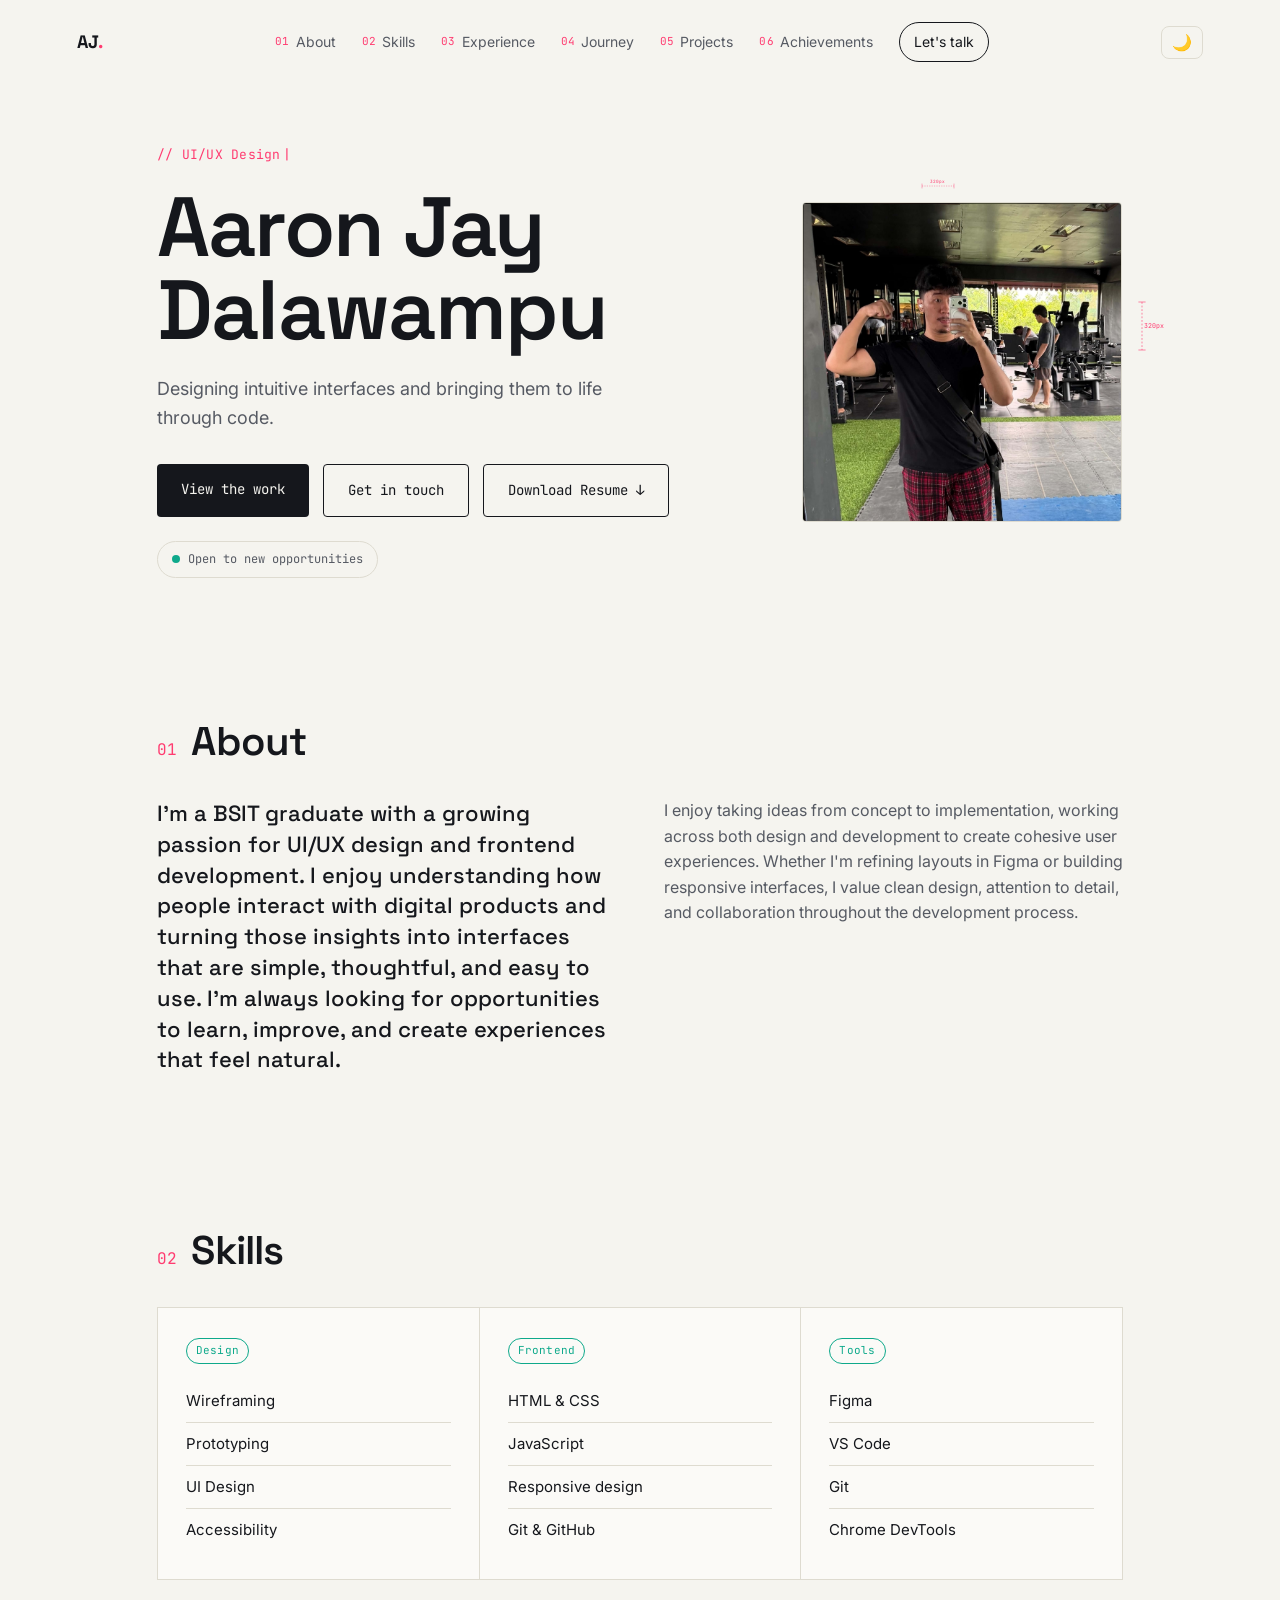
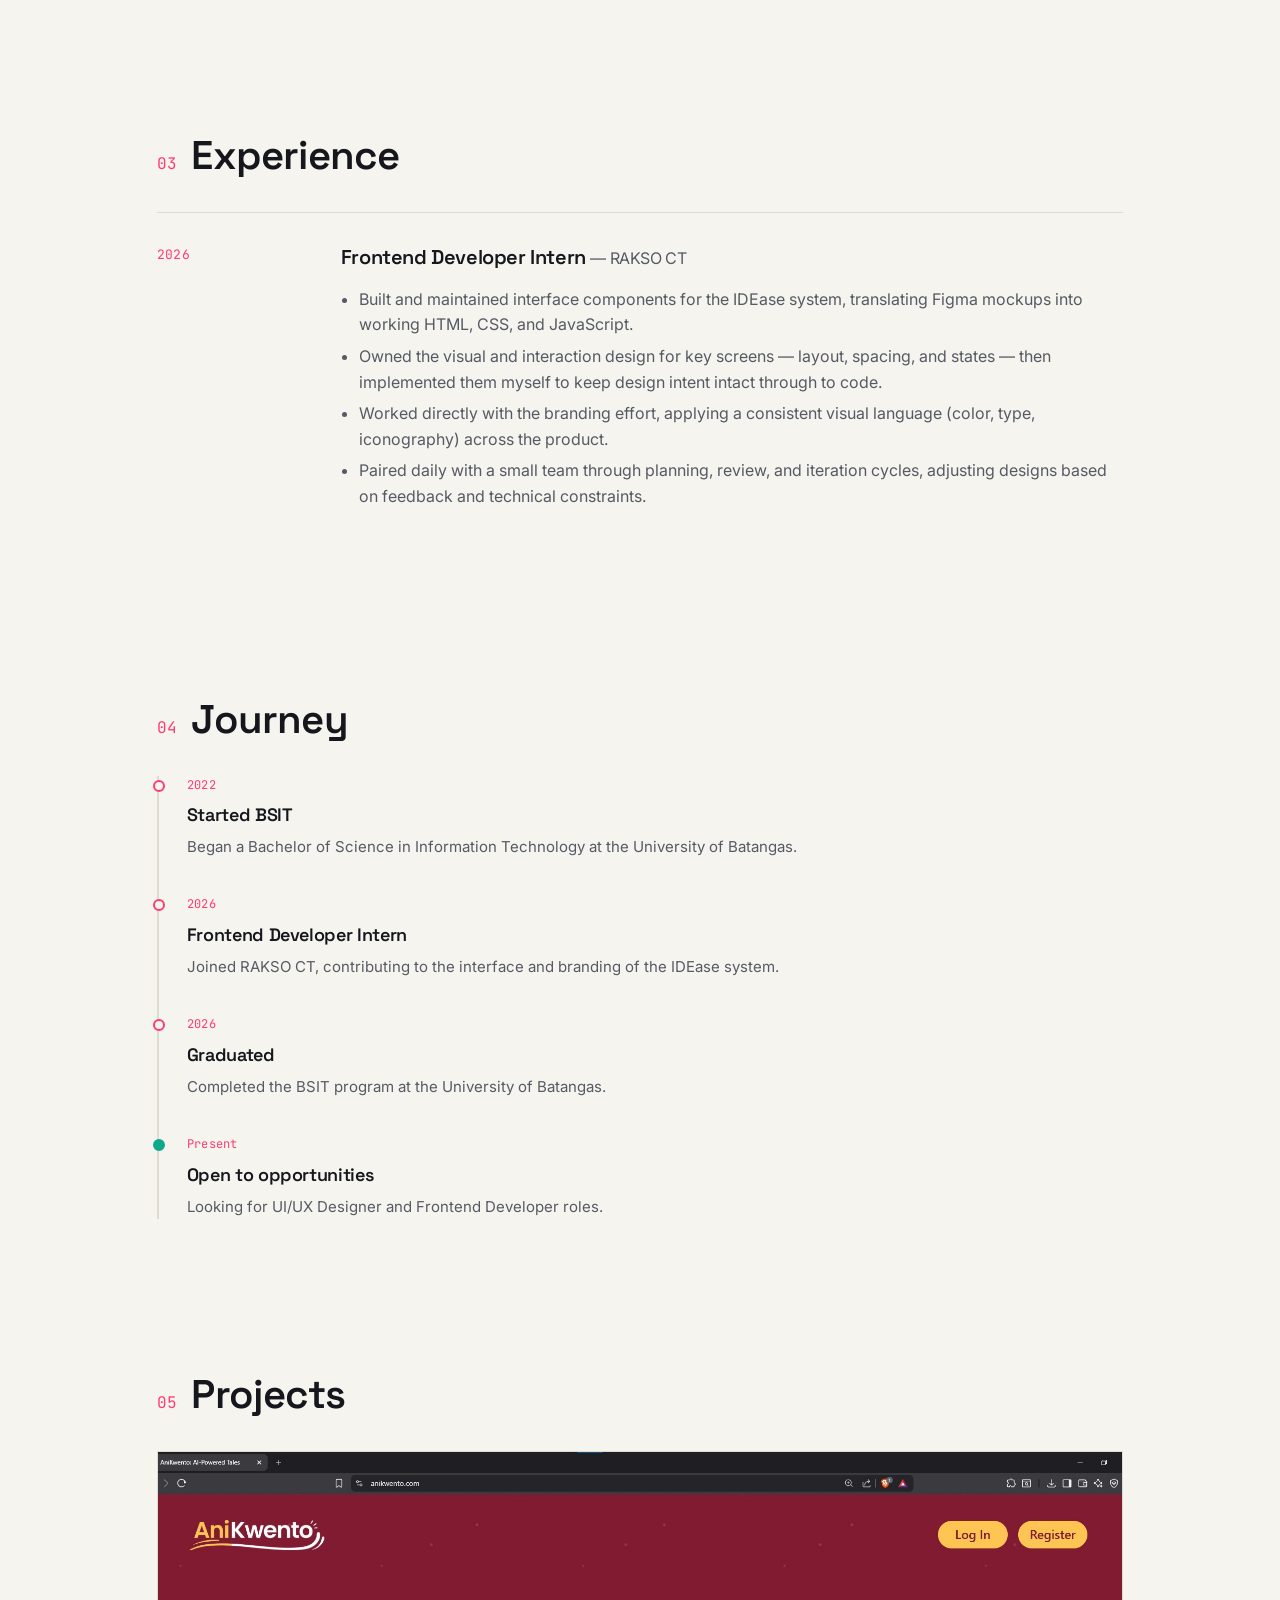
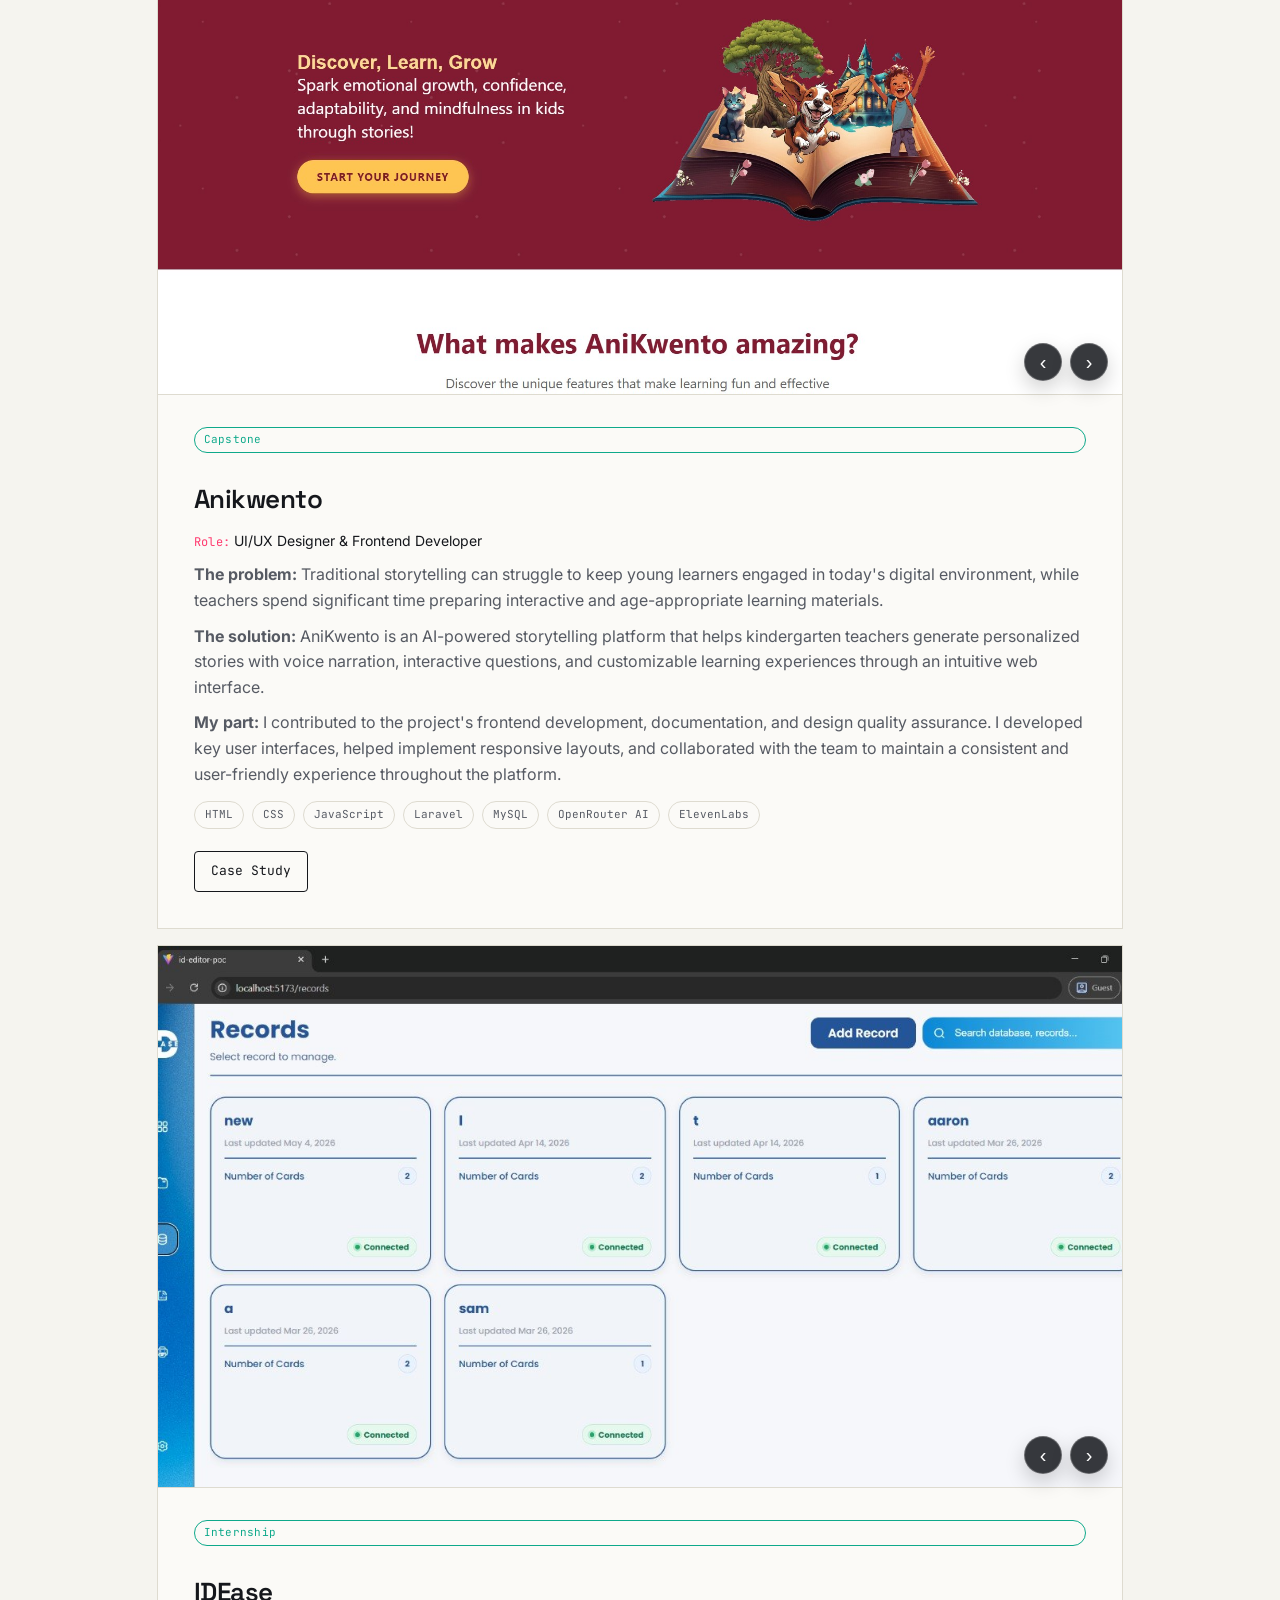
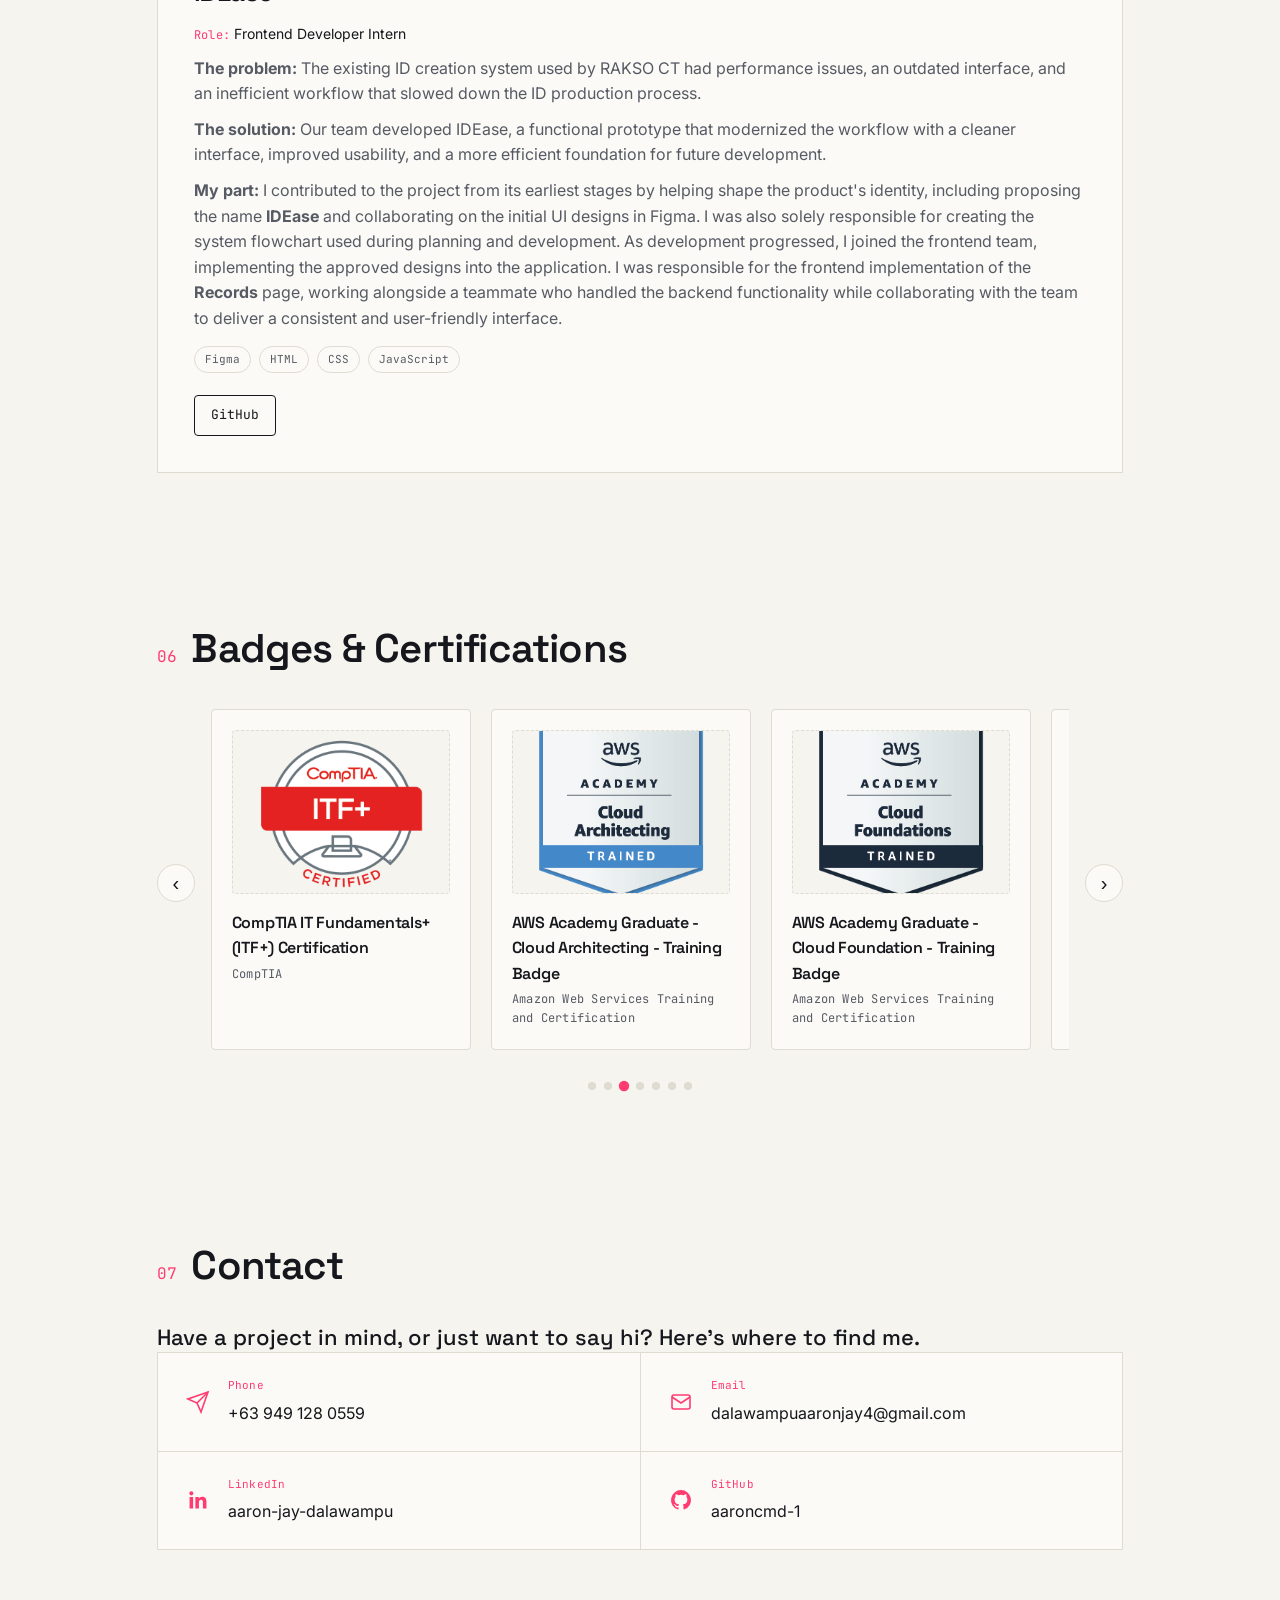
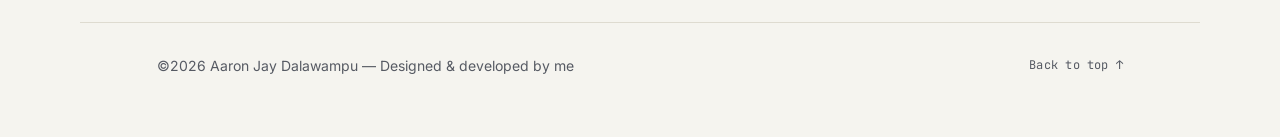
==== index.html @ 2a40be8f "Add files via upload" ====
<!DOCTYPE html>
<html lang="en">
<head>
<meta charset="UTF-8">
<meta name="viewport" content="width=device-width, initial-scale=1.0">
<title>Aaron Jay Dalawampu | UI/UX Portfolio</title>
<meta name="description" content="Portfolio of Aaron Jay Dalawampu, UI/UX Designer and Frontend Developer.">
<link rel="icon" type="image/svg+xml" href="favicon.svg">

<link rel="preconnect" href="https://fonts.googleapis.com">
<link rel="preconnect" href="https://fonts.gstatic.com" crossorigin>
<link href="https://fonts.googleapis.com/css2?family=Space+Grotesk:wght@400;500;600;700&family=Inter:wght@400;500;600&family=JetBrains+Mono:wght@400;500&display=swap" rel="stylesheet">
<link rel="stylesheet" href="style.css">
</head>
<body>

<a class="skip-link" href="#main">Skip to content</a>

<!-- ============ NAVBAR ============ -->
<nav class="navbar" id="navbar">
  <a href="#top" class="logo">AJ<span class="accent">.</span></a>

  <button class="menu-btn" id="menuBtn" aria-label="Toggle menu" aria-expanded="false">
    <span></span><span></span>
  </button>

  <div class="nav-links" id="navLinks">
    <a href="#about"><span class="mono">01</span> About</a>
    <a href="#skills"><span class="mono">02</span> Skills</a>
    <a href="#experience"><span class="mono">03</span> Experience</a>
    <a href="#journey"><span class="mono">04</span> Journey</a>
    <a href="#work"><span class="mono">05</span> Projects</a>
    <a href="#certifications"><span class="mono">06</span> Achievements</a>
    <a href="#contact" class="nav-btn">Let's talk</a>
  </div>

  <button class="theme-btn" id="themeBtn" aria-label="Toggle dark mode">🌙</button>
</nav>

<main id="main">

  <!-- ============ HERO ============ -->
  <header id="top" class="hero">
    <div class="hero-text">
      <p class="eyebrow mono">// <span id="roleText">UI/UX Designer</span><span class="cursor">|</span></p>
      <h1>Aaron Jay<br>Dalawampu</h1>
      <p class="hero-desc">Designing intuitive interfaces and bringing them to life through code.</p>
      <div class="hero-buttons">
        <a class="btn" href="#work">View the work</a>
        <a class="btn-outline" href="#contact">Get in touch</a>
        <a class="btn-outline" href="MY RESUME.pdf" download>Download Resume ↓</a>
      </div>
      <div class="status-pill">
        <span class="status-dot"></span> Open to new opportunities
      </div>
    </div>

    <div class="hero-photo">
      <div class="photo-box">
        <img src="images/profile.jpeg" alt="Aaron Jay Dalawampu">
      </div>
      <svg class="measure measure-w" viewBox="0 0 200 40" aria-hidden="true">
        <line x1="0" y1="20" x2="80" y2="20" stroke="currentColor" stroke-width="1" stroke-dasharray="3 3"/>
        <line x1="0" y1="14" x2="0" y2="26" stroke="currentColor" stroke-width="1"/>
        <line x1="80" y1="14" x2="80" y2="26" stroke="currentColor" stroke-width="1"/>
        <text x="20" y="12" class="measure-text">320px</text>
      </svg>
      <svg class="measure measure-h" viewBox="0 0 40 200" aria-hidden="true">
        <line x1="20" y1="0" x2="20" y2="80" stroke="currentColor" stroke-width="1" stroke-dasharray="3 3"/>
        <line x1="14" y1="0" x2="26" y2="0" stroke="currentColor" stroke-width="1"/>
        <line x1="14" y1="80" x2="26" y2="80" stroke="currentColor" stroke-width="1"/>
        <text x="24" y="44" class="measure-text">320px</text>
      </svg>
    </div>
  </header>

  <!-- ============ ABOUT ============ -->
  <section id="about" class="section">
    <div class="section-header">
      <span class="mono accent">01</span>
      <h2>About</h2>
    </div>
    <div class="about-content">
      <p class="lead">I'm a BSIT graduate with a growing passion for UI/UX design and frontend development. I enjoy understanding how people interact with digital products and turning those insights into interfaces that are simple, thoughtful, and easy to use. I'm always looking for opportunities to learn, improve, and create experiences that feel natural.</p>
      <p>I enjoy taking ideas from concept to implementation, working across both design and development to create cohesive user experiences. Whether I'm refining layouts in Figma or building responsive interfaces, I value clean design, attention to detail, and collaboration throughout the development process.</p>
    </div>
  </section>

  <!-- ============ SKILLS ============ -->
  <section id="skills" class="section">
    <div class="section-header">
      <span class="mono accent">02</span>
      <h2>Skills</h2>
    </div>
    <div class="skills-list">
      <div class="skill-box">
        <span class="mono tag">Design</span>
        <ul>
          <li>Wireframing</li>
          <li>Prototyping</li>
          <li>UI Design</li>
          <li>Accessibility</li>
        </ul>
      </div>
      <div class="skill-box">
        <span class="mono tag">Frontend</span>
        <ul>
          <li>HTML &amp; CSS</li>
          <li>JavaScript</li>
          <li>Responsive design</li>
          <li>Git &amp; GitHub</li>
        </ul>
      </div>
      <div class="skill-box">
        <span class="mono tag">Tools</span>
        <ul>
          <li>Figma</li>
          <li>VS Code</li>
          <li>Git</li>
          <li>Chrome DevTools</li>
        </ul>
      </div>
    </div>
  </section>

  <!-- ============ EXPERIENCE ============ -->
  <section id="experience" class="section">
    <div class="section-header">
      <span class="mono accent">03</span>
      <h2>Experience</h2>
    </div>
    <div class="exp-item">
      <div class="exp-date mono">2026</div>
      <div class="exp-details">
        <h3>Frontend Developer Intern <span class="exp-company">— RAKSO CT</span></h3>
        <ul>
          <li>Built and maintained interface components for the IDEase system, translating Figma mockups into working HTML, CSS, and JavaScript.</li>
          <li>Owned the visual and interaction design for key screens — layout, spacing, and states — then implemented them myself to keep design intent intact through to code.</li>
          <li>Worked directly with the branding effort, applying a consistent visual language (color, type, iconography) across the product.</li>
          <li>Paired daily with a small team through planning, review, and iteration cycles, adjusting designs based on feedback and technical constraints.</li>
        </ul>
      </div>
    </div>
  </section>

  <!-- ============ JOURNEY / TIMELINE ============ -->
  <section id="journey" class="section">
    <div class="section-header">
      <span class="mono accent">04</span>
      <h2>Journey</h2>
    </div>
    <div class="timeline">
      <div class="timeline-item">
        <span class="timeline-dot"></span>
        <span class="timeline-year mono">2022</span>
        <div class="timeline-body">
          <h3>Started BSIT</h3>
          <p>Began a Bachelor of Science in Information Technology at the University of Batangas.</p>
        </div>
      </div>
      <div class="timeline-item">
        <span class="timeline-dot"></span>
        <span class="timeline-year mono">2026</span>
        <div class="timeline-body">
          <h3>Frontend Developer Intern</h3>
          <p>Joined RAKSO CT, contributing to the interface and branding of the IDEase system.</p>
        </div>
      </div>
      <div class="timeline-item">
        <span class="timeline-dot"></span>
        <span class="timeline-year mono">2026</span>
        <div class="timeline-body">
          <h3>Graduated</h3>
          <p>Completed the BSIT program at the University of Batangas.</p>
        </div>
      </div>
      <div class="timeline-item timeline-item-current">
        <span class="timeline-dot"></span>
        <span class="timeline-year mono">Present</span>
        <div class="timeline-body">
          <h3>Open to opportunities</h3>
          <p>Looking for UI/UX Designer and Frontend Developer roles.</p>
        </div>
      </div>
    </div>
  </section>

  <!-- ============ PROJECTS ============ -->
  <section id="work" class="section">
    <div class="section-header">
      <span class="mono accent">05</span>
      <h2>Projects</h2>
    </div>
    <div class="projects-list">

      <article class="project">
        <div class="project-media">
          <div class="project-image project-carousel" data-images="images/anikwento.jpg, images/anikwento2.jpg, images/anikwento3.jpg, images/anikwento4.jpg, images/anikwento5.jpg" data-title="AniKwento">
            <img src="images/anikwento.jpg" alt="AniKwento preview 1" loading="lazy" decoding="async">
          </div>
          <div class="project-carousel-controls">
            <button class="carousel-btn project-carousel-prev" type="button" aria-label="Previous image">‹</button>
            <button class="carousel-btn project-carousel-next" type="button" aria-label="Next image">›</button>
          </div>
        </div>
        <div class="project-details">
          <span class="mono tag">Capstone</span>
          <h3>Anikwento</h3>
          <p class="project-role"><span class="mono">Role:</span> UI/UX Designer &amp; Frontend Developer</p>
          <p><strong>The problem:</strong> Traditional storytelling can struggle to keep young learners engaged in today's digital environment, while teachers spend significant time preparing interactive and age-appropriate learning materials.</p>
          <p><strong>The solution:</strong> AniKwento is an AI-powered storytelling platform that helps kindergarten teachers generate personalized stories with voice narration, interactive questions, and customizable learning experiences through an intuitive web interface.</p>
          <p><strong>My part:</strong> I contributed to the project's frontend development, documentation, and design quality assurance. I developed key user interfaces, helped implement responsive layouts, and collaborated with the team to maintain a consistent and user-friendly experience throughout the platform.</p>
          <div class="tech-tags">
            <span class="tech-tag">HTML</span>
            <span class="tech-tag">CSS</span>
            <span class="tech-tag">JavaScript</span>
            <span class="tech-tag">Laravel</span>
            <span class="tech-tag">MySQL</span>
            <span class="tech-tag">OpenRouter AI</span>
            <span class="tech-tag">ElevenLabs</span>
          </div>
          <div class="project-links">
            <a class="btn-small btn-small-outline" href="case-study-anikwento.html">Case Study</a>
          </div>
        </div>
      </article>

      <article class="project">
        <div class="project-media">
          <div class="project-image project-carousel" data-images="images/idease.jpg, images/idease2.jpg, images/idease3.jpg, images/idease4.jpg, images/idease5.jpg" data-title="IDEase">
            <img src="images/idease.jpg" alt="IDEase preview 1" loading="lazy" decoding="async">
          </div>
          <div class="project-carousel-controls">
            <button class="carousel-btn project-carousel-prev" type="button" aria-label="Previous image">‹</button>
            <button class="carousel-btn project-carousel-next" type="button" aria-label="Next image">›</button>
          </div>
        </div>
        <div class="project-details">
          <span class="mono tag">Internship</span>
          <h3>IDEase</h3>
          <p class="project-role"><span class="mono">Role:</span> Frontend Developer Intern</p>
          <p><strong>The problem:</strong> The existing ID creation system used by RAKSO CT had performance issues, an outdated interface, and an inefficient workflow that slowed down the ID production process.</p>
          <p><strong>The solution:</strong> Our team developed IDEase, a functional prototype that modernized the workflow with a cleaner interface, improved usability, and a more efficient foundation for future development.</p>
          <p><strong>My part:</strong>  I contributed to the project from its earliest stages by helping shape the product's identity, including proposing the name <strong>IDEase</strong> and collaborating on the initial UI designs in Figma. I was also solely responsible for creating the system flowchart used during planning and development. As development progressed, I joined the frontend team, implementing the approved designs into the application. I was responsible for the frontend implementation of the <strong>Records</strong> page, working alongside a teammate who handled the backend functionality while collaborating with the team to deliver a consistent and user-friendly interface.</p>
          <div class="tech-tags">
            <span class="tech-tag">Figma</span>
            <span class="tech-tag">HTML</span>
            <span class="tech-tag">CSS</span>
            <span class="tech-tag">JavaScript</span>
          </div>
          <div class="project-links">
            <a class="btn-small btn-small-outline" href="https://github.com/luis-guico/idease-rakso.git" target="_blank" rel="noopener">GitHub</a>
          </div>
        </div>
      </article>

    </div>
  </section>

  <!-- ============ BADGES AND CERTIFICATIONS ============ -->
  <section id="certifications" class="section">
    <div class="section-header">
      <span class="mono accent">06</span>
      <h2>Badges & Certifications</h2>
    </div>
    <div class="certs-carousel">
      <button class="carousel-btn carousel-prev" id="certPrev" aria-label="Previous certificate">‹</button>

      <div class="certs-track" id="certsTrack">
        <a class="cert-slide" href="https://www.credly.com/badges/2f533626-c78a-4987-b469-2325dd2d92f3/public_url" target="_blank" rel="noopener noreferrer">
          <div class="cert-photo">
            <img src="images/comptia.png" alt="CompTIA A+ certificate" loading="lazy" decoding="async">
          </div>
          <h3>CompTIA IT Fundamentals+ (ITF+) Certification</h3>
          <p class="mono cert-source">CompTIA</p>
        </a>

        <a class="cert-slide" href="https://www.credly.com/badges/62d13038-6133-4109-a7f4-4c61788803d1/public_url" target="_blank" rel="noopener noreferrer">
          <div class="cert-photo">
            <img src="images/cloudarchi.png" alt="Cloud Architecture certificate" loading="lazy" decoding="async">
          </div>
          <h3>AWS Academy Graduate - Cloud Architecting - Training Badge</h3>
          <p class="mono cert-source">Amazon Web Services Training and Certification</p>
        </a>

        <a class="cert-slide" href="https://www.credly.com/badges/88900795-4ca0-4d45-a665-223157957b60/public_url" target="_blank" rel="noopener noreferrer">
          <div class="cert-photo">
            <img src="images/cloudfoundation.png" alt="Cloud Foundation certificate" loading="lazy" decoding="async">
          </div>
          <h3>AWS Academy Graduate - Cloud Foundation - Training Badge</h3>
          <p class="mono cert-source">Amazon Web Services Training and Certification</p>
        </a>

        <a class="cert-slide" href="https://www.credly.com/badges/a8c4c143-750a-45ef-8f0a-4ceccf575b81/public_url" target="_blank" rel="noopener noreferrer">
          <div class="cert-photo">
            <img src="images/cloudprac.png" alt="Cloud Practice Badge" loading="lazy" decoding="async">
          </div>
          <h3>AWS Cloud Quest: Cloud Practitioner - Training Badge</h3>
          <p class="mono cert-source">Amazon Web Services Training and Certification</p>
        </a>

        <a class="cert-slide" href="https://www.credly.com/badges/e9c7caca-8a12-4378-878a-1ef0415883eb/public_url" target="_blank" rel="noopener noreferrer">
          <div class="cert-photo">
            <img src="images/genaiprac.png" alt="Generative AI Practitioner Badge" loading="lazy" decoding="async">
          </div>
          <h3>AWS Cloud Quest: Generative AI Practitioner - Training Badge</h3>
          <p class="mono cert-source">Amazon Web Services Training and Certification</p>
        </a>

        <a class="cert-slide" href="https://www.credly.com/badges/edac3015-a60c-4ce6-a560-2da334d6e863/public_url" target="_blank" rel="noopener noreferrer">
          <div class="cert-photo">
            <img src="images/linux.png" alt="Linux Foundation Badge" loading="lazy" decoding="async">
          </div>
          <h3>Linux Unhatched</h3>
          <p class="mono cert-source">Cisco</p>
        </a>
        
        <a class="cert-slide" href="https://www.credly.com/badges/e96e6698-9bee-45d7-a191-f8c34a75c3ea/public_url" target="_blank" rel="noopener noreferrer">
          <div class="cert-photo">
            <img src="images/cyberthreat.png" alt="Cyber Threat Management Badge" loading="lazy" decoding="async">
          </div>
          <h3>Cyber Threat Management</h3>
          <p class="mono cert-source">Cisco</p>
        </a>
      </div>

      <button class="carousel-btn carousel-next" id="certNext" aria-label="Next certificate">›</button>
    </div>

    <div class="carousel-dots" id="certDots"></div>
  </section>

  <!-- ============ CONTACT INFO ============ -->
  <section id="contact" class="section">
    <div class="section-header">
      <span class="mono accent">07</span>
      <h2>Contact</h2>
    </div>
    <p class="lead">Have a project in mind, or just want to say hi? Here's where to find me.</p>

    <div class="contact-grid">
      <a class="contact-card" href="tel:+639491280559">
        <svg class="contact-icon" viewBox="0 0 24 24" fill="none" stroke="currentColor" stroke-width="1.6" aria-hidden="true"><path d="M22 2 11 13"/><path d="M22 2 15 22l-4-9-9-4 20-7z"/></svg>
        <span class="contact-card-text">
          <span class="mono">Phone</span>
          <span>+63 949 128 0559</span>
        </span>
      </a>

      <a class="contact-card" href="mailto:dalawampuaaronjay4@gmail.com">
        <svg class="contact-icon" viewBox="0 0 24 24" fill="none" stroke="currentColor" stroke-width="1.6" aria-hidden="true"><rect x="3" y="5" width="18" height="14" rx="2"/><path d="m3 7 9 6 9-6"/></svg>
        <span class="contact-card-text">
          <span class="mono">Email</span>
          <span>dalawampuaaronjay4@gmail.com</span>
        </span>
      </a>

      <a class="contact-card" href="https://linkedin.com/in/aaron-jay-dalawampu-04b88a415" target="_blank" rel="noopener">
        <svg class="contact-icon" viewBox="0 0 24 24" fill="currentColor" aria-hidden="true"><path d="M20.45 20.45h-3.55v-5.57c0-1.33-.02-3.04-1.85-3.04-1.85 0-2.14 1.45-2.14 2.94v5.67H9.36V9h3.41v1.56h.05c.48-.9 1.63-1.85 3.36-1.85 3.6 0 4.27 2.37 4.27 5.45v6.29zM5.34 7.43a2.06 2.06 0 1 1 0-4.12 2.06 2.06 0 0 1 0 4.12zM7.12 20.45H3.56V9h3.56v11.45z"/></svg>
        <span class="contact-card-text">
          <span class="mono">LinkedIn</span>
          <span>aaron-jay-dalawampu</span>
        </span>
      </a>

      <a class="contact-card" href="https://github.com/aaroncmd-1" target="_blank" rel="noopener">
        <svg class="contact-icon" viewBox="0 0 24 24" fill="currentColor" aria-hidden="true"><path d="M12 2a10 10 0 0 0-3.16 19.49c.5.09.68-.22.68-.48v-1.7c-2.78.6-3.37-1.34-3.37-1.34-.46-1.16-1.11-1.47-1.11-1.47-.9-.62.07-.6.07-.6 1 .07 1.53 1.03 1.53 1.03.9 1.52 2.34 1.08 2.91.83.09-.65.35-1.08.63-1.33-2.22-.25-4.56-1.11-4.56-4.94 0-1.09.39-1.98 1.03-2.68-.1-.25-.45-1.27.1-2.65 0 0 .84-.27 2.75 1.02a9.53 9.53 0 0 1 5 0c1.9-1.29 2.74-1.02 2.74-1.02.55 1.38.2 2.4.1 2.65.64.7 1.03 1.59 1.03 2.68 0 3.84-2.34 4.68-4.57 4.93.36.31.68.92.68 1.85v2.74c0 .27.18.58.69.48A10 10 0 0 0 12 2z"/></svg>
        <span class="contact-card-text">
          <span class="mono">GitHub</span>
          <span>aaroncmd-1</span>
        </span>
      </a>
    </div>
  </section>

</main>

<footer class="footer">
  <span>©2026 Aaron Jay Dalawampu — Designed &amp; developed by me</span>
  <a href="#top" class="back-to-top mono">Back to top ↑</a>
</footer>

<script src="script.js"></script>
</body>
</html>
---- style.css ----
/* =========================================================
   1. THEME COLORS
   Light theme is the default (:root).
   Dark theme applies when <html data-theme="dark"> is set
   by script.js.
========================================================= */
:root{
  --bg: #F5F4EF;
  --bg-raised: #FBFAF7;
  --text: #15171C;
  --text-soft: #565A63;
  --border: #DEDBD0;
  --accent: #FF3B70;
  --mint: #0EA98B;

  --font-display: 'Space Grotesk', sans-serif;
  --font-body: 'Inter', sans-serif;
  --font-mono: 'JetBrains Mono', monospace;

  --container: 1120px;
  --gutter: clamp(24px, 6vw, 96px);
  --radius: 4px;
}

html[data-theme="dark"]{
  --bg: #14151A;
  --bg-raised: #1D1E25;
  --text: #F2F1EC;
  --text-soft: #A3A6AF;
  --border: #33343C;
  --accent: #FF6B93;
  --mint: #29D6B2;
}

*{margin:0; padding:0; box-sizing:border-box;}

html{scroll-behavior:smooth;}
@media (prefers-reduced-motion: reduce){
  html{scroll-behavior:auto;}
  *{animation-duration:0.001ms !important; transition-duration:0.001ms !important;}
}

body{
  background:var(--bg);
  color:var(--text);
  font-family:var(--font-body);
  line-height:1.6;
  transition:background 0.2s ease, color 0.2s ease;
}

h1, h2, h3{
  font-family:var(--font-display);
  font-weight:600;
  letter-spacing:-0.02em;
}

.mono{font-family:var(--font-mono); letter-spacing:0.02em;}
.accent{color:var(--accent);}
a{color:inherit;}

.skip-link{
  position:absolute; left:-999px; top:0;
  background:var(--text); color:var(--bg); padding:10px 16px; z-index:200;
}
.skip-link:focus{left:12px; top:12px;}

:focus-visible{outline:2px solid var(--accent); outline-offset:3px;}

/* =========================================================
   2. NAVBAR
   Transparent-ish by default, becomes solid + shadow
   once you scroll (the "scrolled" class, added by script.js)
========================================================= */
.navbar{
  position:sticky;
  top:0;
  z-index:100;
  display:flex;
  align-items:center;
  justify-content:space-between;
  gap:20px;
  padding:22px var(--gutter);
  background:transparent;
  border-bottom:1px solid transparent;
  transition:background 0.2s ease, padding 0.2s ease, border-color 0.2s ease, box-shadow 0.2s ease;
}

.navbar.scrolled{
  background:var(--bg);
  padding:14px var(--gutter);
  border-bottom:1px solid var(--border);
  box-shadow:0 6px 20px rgba(0,0,0,0.06);
}

.logo{
  font-family:var(--font-display);
  font-weight:700;
  font-size:18px;
  text-decoration:none;
}

.nav-links{display:flex; align-items:center; gap:26px;}
.nav-links a{
  text-decoration:none;
  font-size:14px;
  color:var(--text-soft);
  display:flex;
  align-items:center;
  gap:6px;
  transition:color .15s ease;
}
.nav-links a .mono{font-size:11px; color:var(--accent);}
.nav-links a:hover{color:var(--text);}
.nav-links a.active{color:var(--text);}
.nav-links a.active .mono{color:var(--accent);}

.nav-btn{
  color:var(--text) !important;
  border:1px solid var(--text);
  padding:8px 14px;
  border-radius:999px;
}
.nav-btn:hover{background:var(--text); color:var(--bg) !important;}

.theme-btn{
  background:none;
  border:1px solid var(--border);
  border-radius:8px;
  padding:6px 10px;
  cursor:pointer;
  font-size:16px;
}

.menu-btn{
  display:none;
  flex-direction:column;
  gap:5px;
  background:none;
  border:none;
  cursor:pointer;
  padding:6px;
}
.menu-btn span{width:22px; height:2px; background:var(--text);}

@media (max-width:820px){
  .menu-btn{display:flex;}
  .nav-links{
    position:fixed;
    top:64px; right:0; left:0;
    background:var(--bg-raised);
    border-bottom:1px solid var(--border);
    flex-direction:column;
    align-items:flex-start;
    gap:0;
    padding:8px 24px 20px;
    transform:translateY(-8px);
    opacity:0;
    pointer-events:none;
    transition:opacity .18s ease, transform .18s ease;
  }
  .nav-links.open{transform:translateY(0); opacity:1; pointer-events:auto;}
  .nav-links a{width:100%; padding:14px 0; border-bottom:1px solid var(--border);}
  .nav-btn{margin-top:14px; border-radius:var(--radius); text-align:center;}
}

/* =========================================================
   3. LAYOUT HELPERS
========================================================= */
.section{
  max-width:var(--container);
  margin:0 auto;
  padding:72px var(--gutter);
}
@media (max-width:700px){
  .section{padding:48px 24px;}
}

.section-header{
  display:flex;
  align-items:baseline;
  gap:14px;
  margin-bottom:24px;
}
.section-header h2{font-size:clamp(28px, 4vw, 40px);}

/* =========================================================
   4. HERO
========================================================= */
.hero{
  max-width:var(--container);
  margin:0 auto;
  padding:60px var(--gutter) 60px;
  display:grid;
  grid-template-columns:1.3fr 0.7fr;
  gap:48px;
  align-items:center;
}
.eyebrow{font-size:13px; color:var(--accent); margin-bottom:20px;}
.hero h1{font-size:clamp(44px, 7vw, 84px); line-height:0.98; margin-bottom:24px;}
.hero-desc{max-width:46ch; color:var(--text-soft); font-size:18px; margin-bottom:32px;}
.hero-buttons{display:flex; gap:14px; flex-wrap:wrap;}

.cursor{
  display:inline-block;
  margin-left:2px;
  animation:blink 1s step-end infinite;
}
@keyframes blink{
  0%, 100%{opacity:1;}
  50%{opacity:0;}
}

.status-pill{
  display:inline-flex;
  align-items:center;
  gap:8px;
  margin-top:24px;
  padding:8px 14px;
  border:1px solid var(--border);
  border-radius:999px;
  font-family:var(--font-mono);
  font-size:12px;
  color:var(--text-soft);
}
.status-dot{
  width:8px;
  height:8px;
  border-radius:50%;
  background:var(--mint);
  box-shadow:0 0 0 0 rgba(14,169,139,0.5);
  animation:pulse 2s ease-in-out infinite;
}
@keyframes pulse{
  0%{box-shadow:0 0 0 0 rgba(14,169,139,0.4);}
  70%{box-shadow:0 0 0 8px rgba(14,169,139,0);}
  100%{box-shadow:0 0 0 0 rgba(14,169,139,0);}
}

.btn, .btn-outline{
  font-family:var(--font-mono);
  font-size:14px;
  text-decoration:none;
  padding:14px 24px;
  border-radius:var(--radius);
  display:inline-block;
  transition:transform .15s ease, background .15s ease, color .15s ease;
}
.btn{background:var(--text); color:var(--bg);}
.btn:hover{background:var(--accent); color:#fff; transform:translateY(-2px);}
.btn-outline{border:1px solid var(--text); color:var(--text);}
.btn-outline:hover{background:var(--text); color:var(--bg); transform:translateY(-2px);}

.hero-photo{position:relative; justify-self:center;}
.photo-box{
  width:min(320px, 60vw);
  aspect-ratio:1/1;
  background:var(--bg-raised);
  border:1px solid var(--border);
  border-radius:var(--radius);
  display:flex; align-items:center; justify-content:center;
  color:var(--text-soft);
  overflow: hidden;
}

.photo-box img {
    width: 100%;
    height: 100%;
    object-fit: cover;     /* Fills the box without stretching */
    display: block;
}

.measure{position:absolute; color:var(--accent); overflow:visible;}
.measure-text{font-family:var(--font-mono); font-size:11px; fill:var(--accent);}
.measure-w{width:80px; top:-24px; left:50%; transform:translateX(-50%);}
.measure-h{width:24px; height:200px; top:50%; right:-32px; transform:translateY(-50%);}

@media (max-width:820px){
  .hero{grid-template-columns:1fr;}
  .hero-photo{justify-self:start;}
  .measure{display:none;}
}

/* =========================================================
   5. ABOUT
========================================================= */
.about-content{display:grid; grid-template-columns:1fr 1fr; gap:48px;}
.lead{font-size:22px; font-family:var(--font-display); font-weight:500; line-height:1.4;}
.about-content p:not(.lead){color:var(--text-soft); font-size:16px;}
@media (max-width:700px){
  .about-content{grid-template-columns:1fr; gap:20px;}
}

/* =========================================================
   6. SKILLS
========================================================= */
.skills-list{
  display:grid;
  grid-template-columns:repeat(3, 1fr);
  gap:1px;
  background:var(--border);
  border:1px solid var(--border);
}
.skill-box{background:var(--bg-raised); padding:28px; transition:background .15s ease;}
.skill-box:hover{background:var(--bg);}
.tag{
  display:inline-block;
  font-size:11px;
  color:var(--mint);
  border:1px solid var(--mint);
  padding:3px 9px;
  border-radius:999px;
  margin-bottom:16px;
}
.skill-box ul{list-style:none;}
.skill-box li{padding:9px 0; border-top:1px solid var(--border); font-size:15px;}
.skill-box li:first-child{border-top:none;}

@media (max-width:700px){
  .skills-list{grid-template-columns:1fr;}
}

/* =========================================================
   7. EXPERIENCE
========================================================= */
.exp-item{
  display:grid;
  grid-template-columns:160px 1fr;
  gap:24px;
  padding:28px 0;
  border-top:1px solid var(--border);
}
.exp-date{color:var(--accent); font-size:13px; padding-top:4px;}
.exp-details h3{font-size:20px; margin-bottom:14px;}
.exp-company{font-family:var(--font-body); font-weight:400; color:var(--text-soft); font-size:16px;}
.exp-details ul{color:var(--text-soft); padding-left:18px;}
.exp-details li{margin-bottom:6px;}

@media (max-width:600px){
  .exp-item{grid-template-columns:1fr; gap:8px;}
}

/* =========================================================
   7b. JOURNEY / TIMELINE
========================================================= */
.timeline{
  position:relative;
  padding-left:28px;
  border-left:2px solid var(--border);
}
.timeline-item{
  position:relative;
  padding-bottom:36px;
}
.timeline-item:last-child{padding-bottom:0;}
.timeline-dot{
  position:absolute;
  left:-34px;
  top:4px;
  width:12px;
  height:12px;
  border-radius:50%;
  background:var(--bg);
  border:2px solid var(--accent);
}
.timeline-item-current .timeline-dot{
  background:var(--mint);
  border-color:var(--mint);
}
.timeline-year{font-size:12px; color:var(--accent); display:block; margin-bottom:6px;}
.timeline-body h3{font-size:18px; margin-bottom:6px;}
.timeline-body p{color:var(--text-soft); font-size:15px;}

/* =========================================================
   8. PROJECTS
========================================================= */
.projects-list{display:flex; flex-direction:column; gap:16px;}
.project{
  background:var(--bg-raised);
  display:flex;
  flex-direction:column;
  border:1px solid var(--border);
  transition:transform .2s ease, box-shadow .2s ease;
  overflow:hidden;
}
.project:hover{transform:translateY(-3px); box-shadow:0 12px 28px rgba(0,0,0,0.08); position:relative; z-index:1;}
.project-media{position:relative;}
.project-image {
  background: var(--bg);
  aspect-ratio: 16 / 9;
  min-height: 260px;
  display: flex;
  align-items: center;
  justify-content: center;
  overflow: hidden;
  border-bottom: 1px solid var(--border);
}

.project-image img {
  width: 100%;
  height: 100%;
  object-fit: cover;
  object-position: center;
  display: block;
  transition:transform .3s ease;
}
.project:hover .project-image img{transform:scale(1.03);}

.project-carousel-controls{
  position:absolute;
  right:14px;
  bottom:14px;
  display:flex;
  gap:8px;
}
.project-carousel-controls .carousel-btn{
  width:38px;
  height:38px;
  border-radius:50%;
  border:1px solid rgba(255,255,255,0.25);
  background:rgba(21, 23, 28, 0.85);
  color:#fff;
  box-shadow:0 8px 20px rgba(0,0,0,0.18);
}
.project-carousel-controls .carousel-btn:hover{
  background:var(--accent);
  color:#fff;
  border-color:var(--accent);
}

.project-details{padding:32px 36px 36px; display:flex; flex-direction:column; gap:10px; justify-content:flex-start;}
.project-details h3{font-size:26px;}
.project-details p{color:var(--text-soft);} 
.project-role{color:var(--text) !important; font-size:14px;}
.project-role .mono{color:var(--accent); font-size:12px;}

.tech-tags{display:flex; flex-wrap:wrap; gap:8px; margin-top:4px;}
.tech-tag{
  font-family:var(--font-mono);
  font-size:11px;
  color:var(--text-soft);
  border:1px solid var(--border);
  padding:4px 10px;
  border-radius:999px;
}

.project-links{display:flex; flex-wrap:wrap; gap:10px; margin-top:12px;}
.btn-small{
  font-family:var(--font-mono);
  font-size:13px;
  text-decoration:none;
  padding:9px 16px;
  border-radius:var(--radius);
  background:var(--text);
  color:var(--bg);
  transition:transform .15s ease, background .15s ease;
}
.btn-small:hover{background:var(--accent); color:#fff; transform:translateY(-2px);}
.btn-small-outline{
  background:transparent;
  border:1px solid var(--text);
  color:var(--text);
}
.btn-small-outline:hover{background:var(--text); color:var(--bg);} 

@media (max-width:760px){
  .projects-list{gap:12px;}
  .project-image{min-height:220px;}
  .project-details{padding:28px 24px 32px;}
}

/* =========================================================
   9. CERTIFICATIONS — carousel
========================================================= */
.certs-carousel{
  display:flex;
  align-items:center;
  gap:16px;
}

.certs-track{
  display:flex;
  gap:20px;
  overflow-x:auto;
  scroll-snap-type:x mandatory;
  scroll-behavior:smooth;
  padding:4px 4px 12px;
  /* hide the scrollbar since we have our own controls */
  scrollbar-width:none;
}
.certs-track::-webkit-scrollbar{display:none;}

.cert-slide{
  flex:0 0 260px;
  scroll-snap-align:start;
  text-decoration:none;
  color:var(--text);
  border:1px solid var(--border);
  background:var(--bg-raised);
  border-radius:var(--radius);
  padding:20px;
  transition:transform .15s ease, border-color .15s ease;
}
.cert-slide:hover{transform:translateY(-4px); border-color:var(--accent);}

.cert-photo{
  aspect-ratio:4/3;
  border-radius:var(--radius);
  border:1px dashed var(--border);
  background:var(--bg);
  overflow:hidden;
  margin-bottom:16px;
  display:flex;
  align-items:center;
  justify-content:center;
}
.cert-photo img{
  width:100%;
  height:100%;
  object-fit:cover;
  display:block;
  transition:transform .3s ease;
}
.cert-slide:hover .cert-photo img{transform:scale(1.06);}
.cert-photo-add{color:var(--text-soft); font-size:20px;}

.cert-slide h3{font-size:16px; margin-bottom:4px;}
.cert-source{color:var(--text-soft); font-size:12px;}
.cert-slide-add{opacity:0.7; border-style:dashed;}

.carousel-btn{
  flex-shrink:0;
  width:38px;
  height:38px;
  border-radius:50%;
  border:1px solid var(--border);
  background:var(--bg-raised);
  color:var(--text);
  font-size:20px;
  line-height:1;
  cursor:pointer;
  transition:background .15s ease, color .15s ease, border-color .15s ease;
}
.carousel-btn:hover{background:var(--text); color:var(--bg); border-color:var(--text);}

.carousel-dots{
  display:flex;
  justify-content:center;
  gap:8px;
  margin-top:20px;
}
.carousel-dot{
  width:8px;
  height:8px;
  border-radius:50%;
  border:none;
  background:var(--border);
  cursor:pointer;
  padding:0;
  transition:background .15s ease, transform .15s ease;
}
.carousel-dot.active{background:var(--accent); transform:scale(1.3);}

@media (max-width:600px){
  .cert-slide{flex-basis:220px;}
}

/* =========================================================
   10. CONTACT
========================================================= */
.contact-grid{
  display:grid;
  grid-template-columns:repeat(2, 1fr);
  gap:1px;
  background:var(--border);
  border:1px solid var(--border);
}

.contact-card{
  background:var(--bg-raised);
  padding:24px 28px;
  text-decoration:none;
  color:var(--text);
  display:flex;
  align-items:center;
  gap:18px;
  transition:background .15s ease, color .15s ease;
}
.contact-card:hover{background:var(--text); color:var(--bg);}
.contact-card:hover .contact-card-text .mono{color:var(--accent);}

.contact-icon{width:24px; height:24px; flex-shrink:0; color:var(--accent);}

.contact-card-text{display:flex; flex-direction:column; gap:6px;}
.contact-card-text .mono{font-size:11px; color:var(--accent);}
.contact-card-text span:last-child{font-size:16px; word-break:break-word;}

@media (max-width:600px){
  .contact-grid{grid-template-columns:1fr;}
}

/* =========================================================
   11. CASE STUDY PAGE
========================================================= */
.cs-meta{
  display:flex;
  flex-wrap:wrap;
  gap:32px;
  margin-top:36px;
  padding-top:24px;
  border-top:1px solid var(--border);
}
.cs-meta > div{display:flex; flex-direction:column; gap:6px;}
.cs-meta-label{font-size:11px; color:var(--accent);}

.cs-copy{max-width:65ch; color:var(--text-soft); font-size:16px;}

.cs-process-grid{
  display:grid;
  grid-template-columns:repeat(3, 1fr);
  gap:20px;
  margin-top:28px;
}
.cs-process-image{
  aspect-ratio:4/3;
  border:1px dashed var(--border);
  border-radius:var(--radius);
  background:var(--bg-raised);
  display:flex;
  align-items:center;
  justify-content:center;
  color:var(--text-soft);
  margin-bottom:10px;
}
.cs-process-caption{color:var(--text-soft); font-size:12px;}

@media (max-width:700px){
  .cs-process-grid{grid-template-columns:1fr;}
}
/* =========================================================
   12. FOOTER
========================================================= */
.footer{
  max-width:var(--container);
  margin:0 auto;
  padding:32px var(--gutter) 60px;
  display:flex;
  justify-content:space-between;
  align-items:center;
  gap:12px;
  flex-wrap:wrap;
  color:var(--text-soft);
  font-size:14px;
  border-top:1px solid var(--border);
}
.back-to-top{text-decoration:none; color:var(--text-soft); font-size:12px;}
.back-to-top:hover{color:var(--text);}
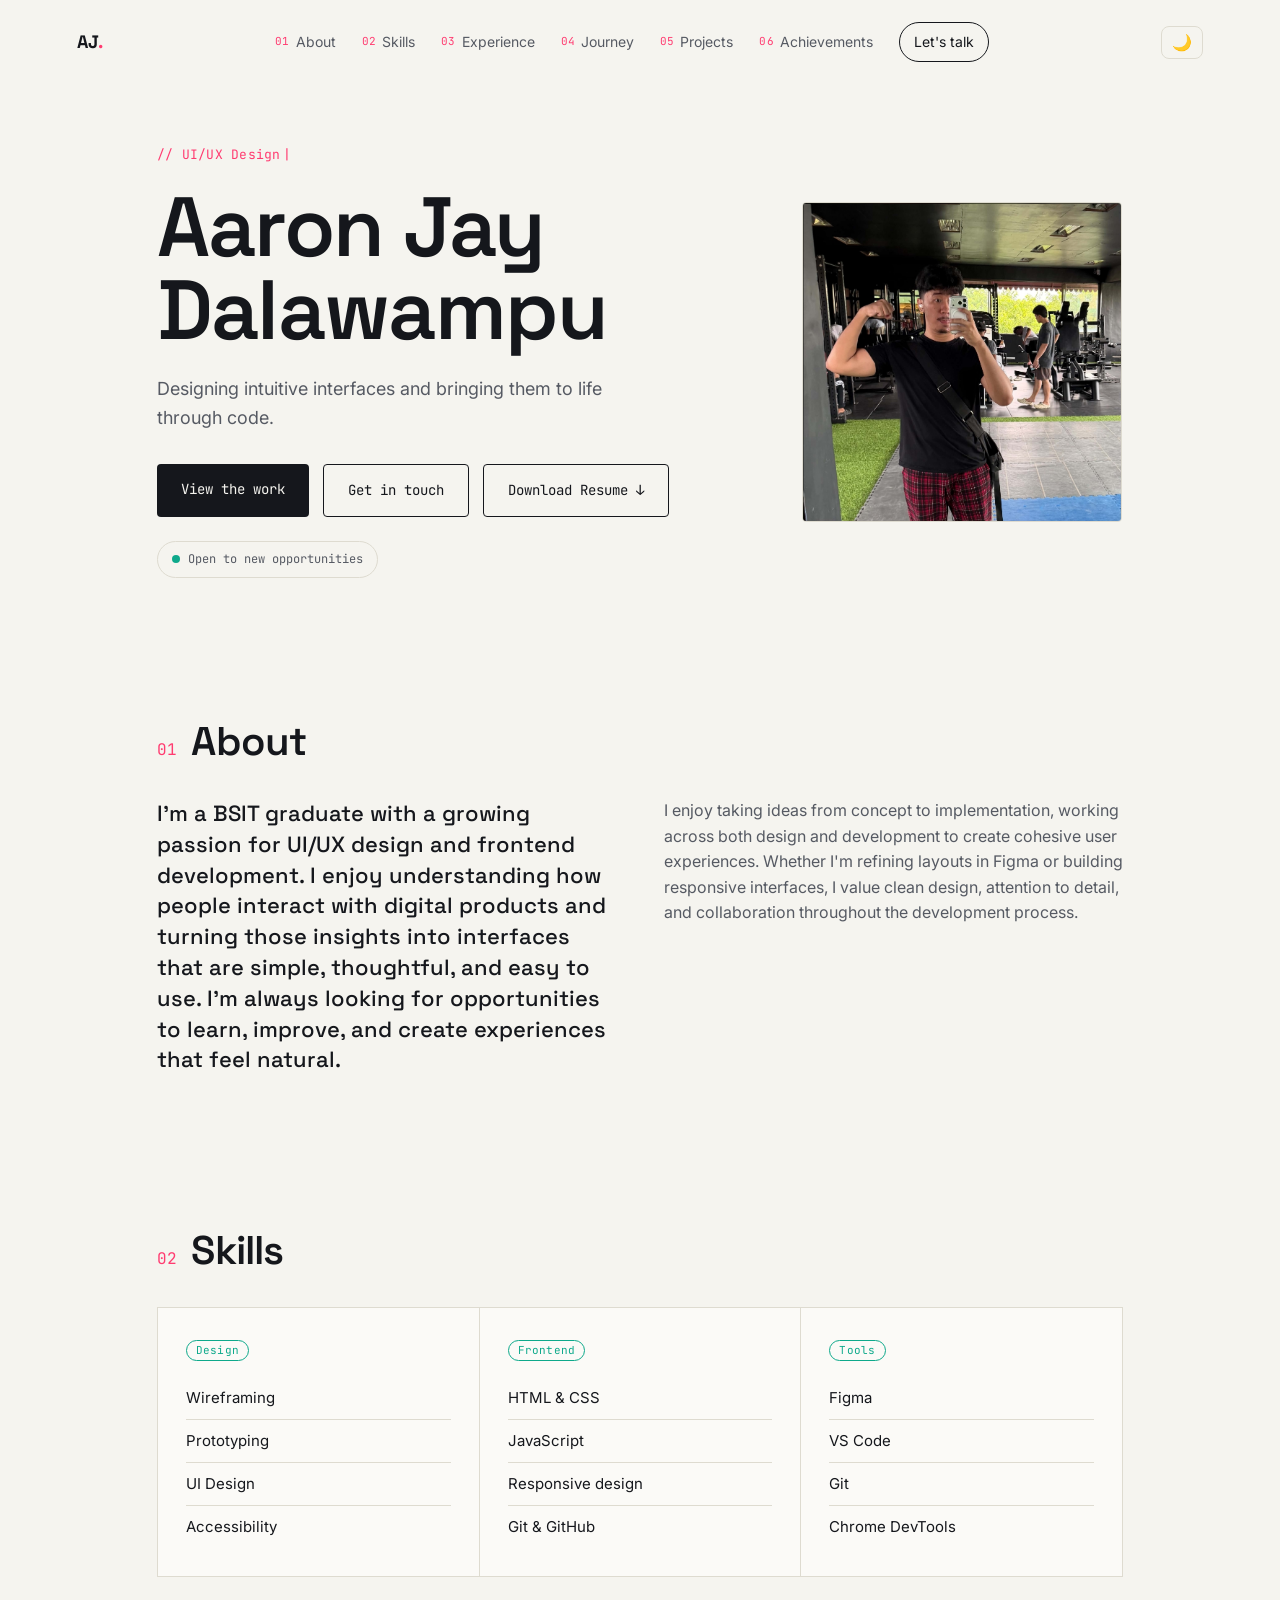
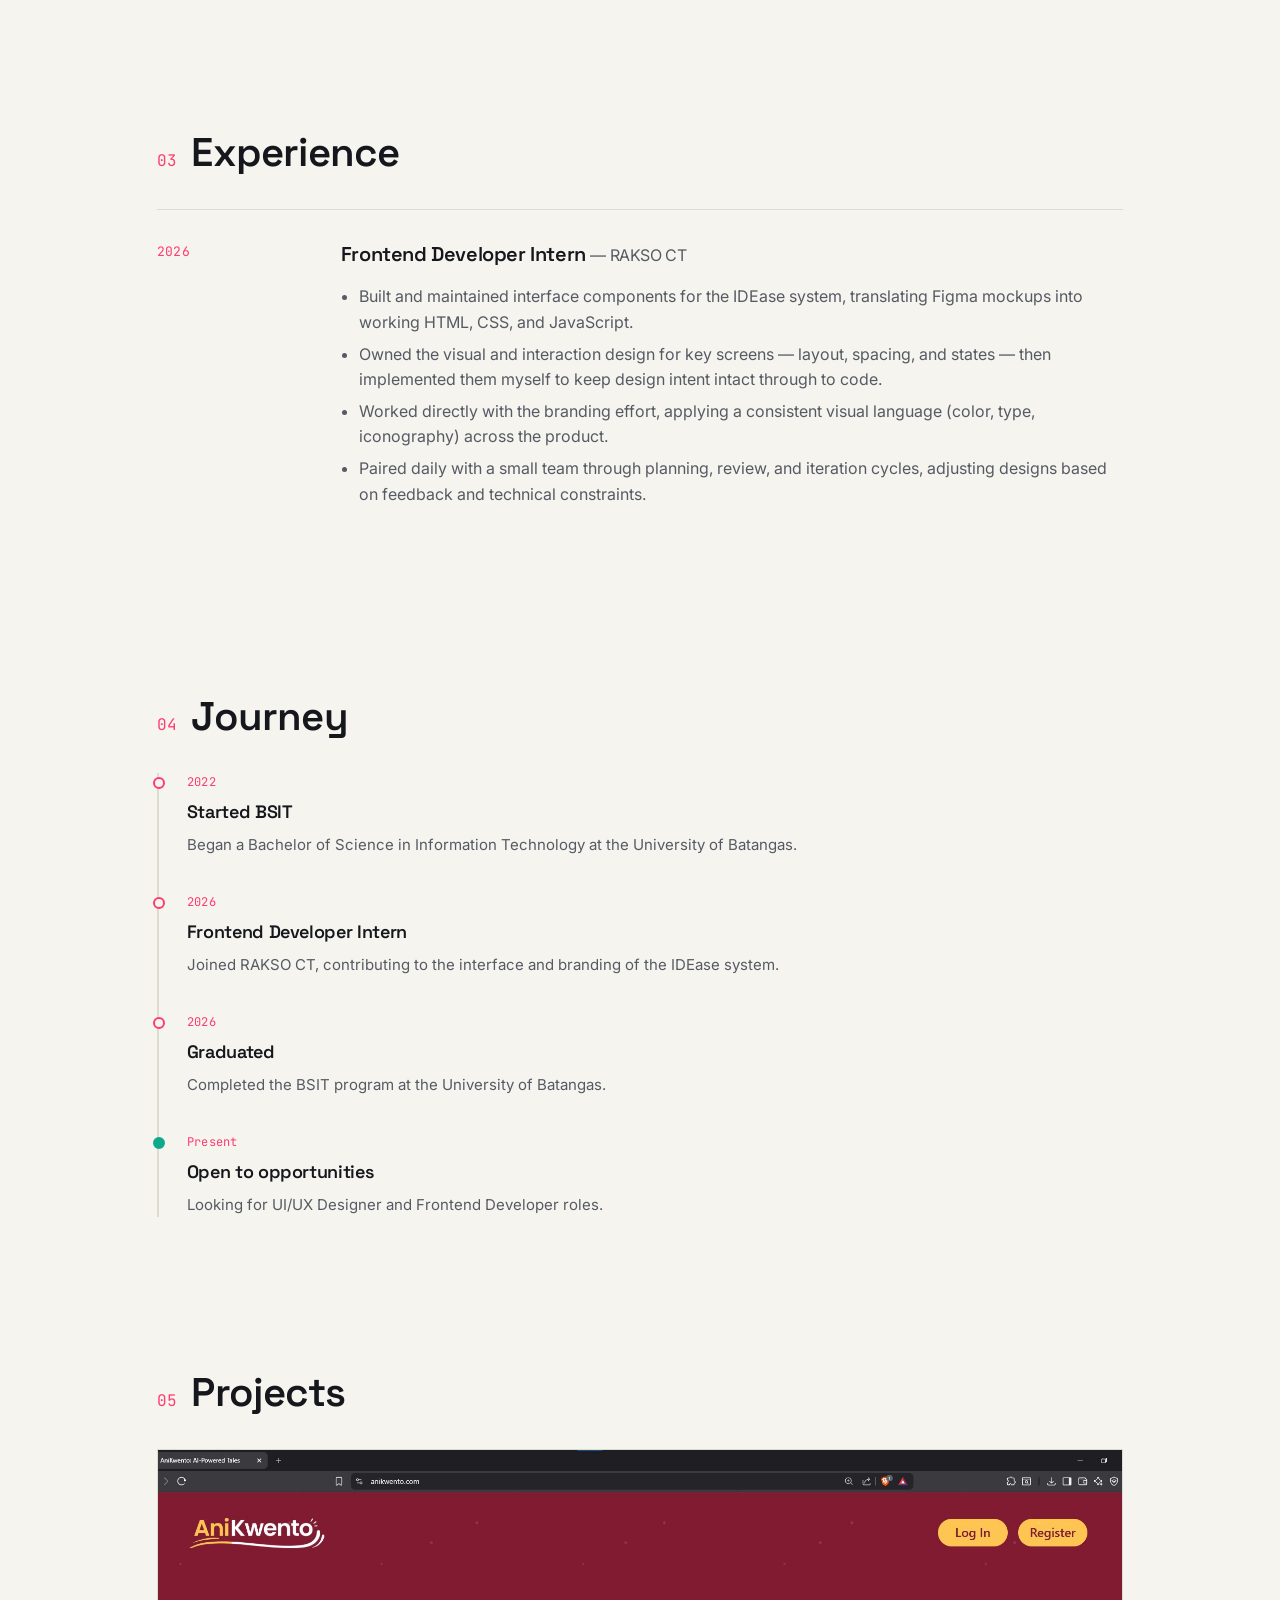
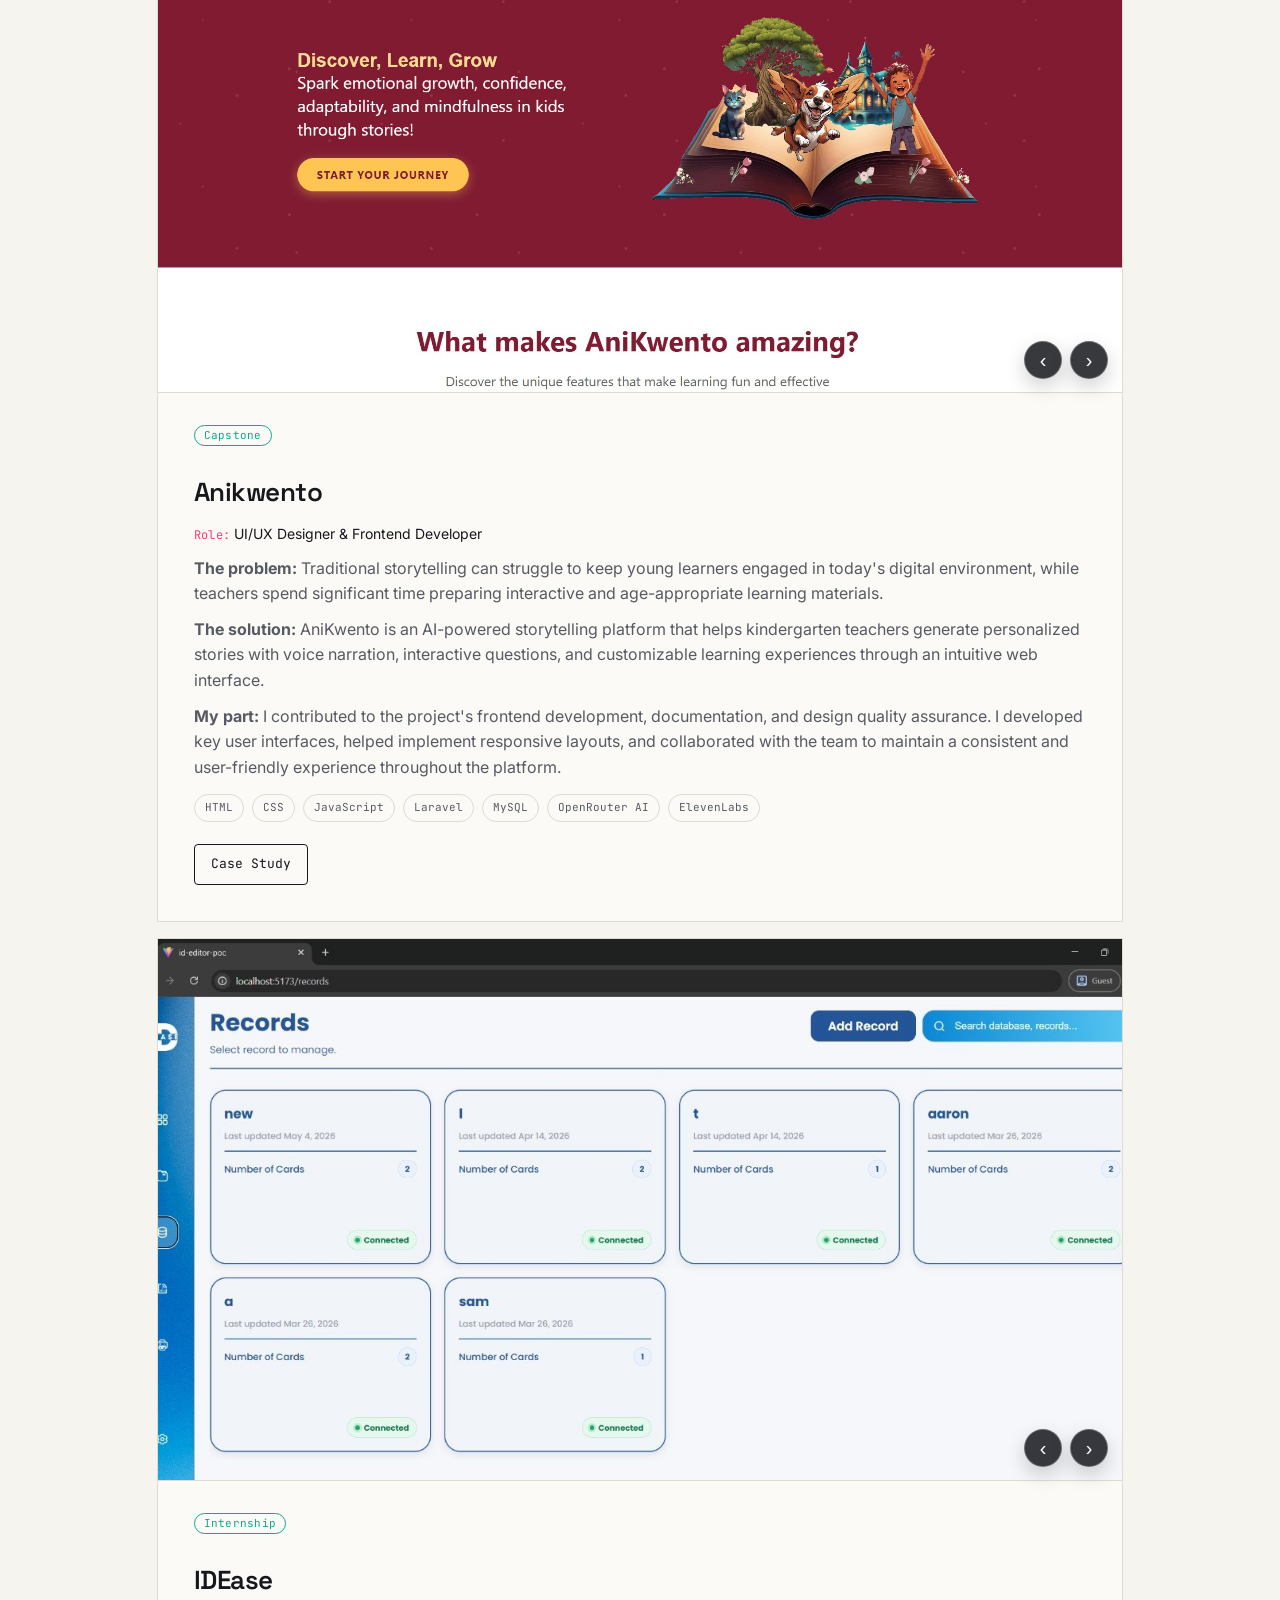
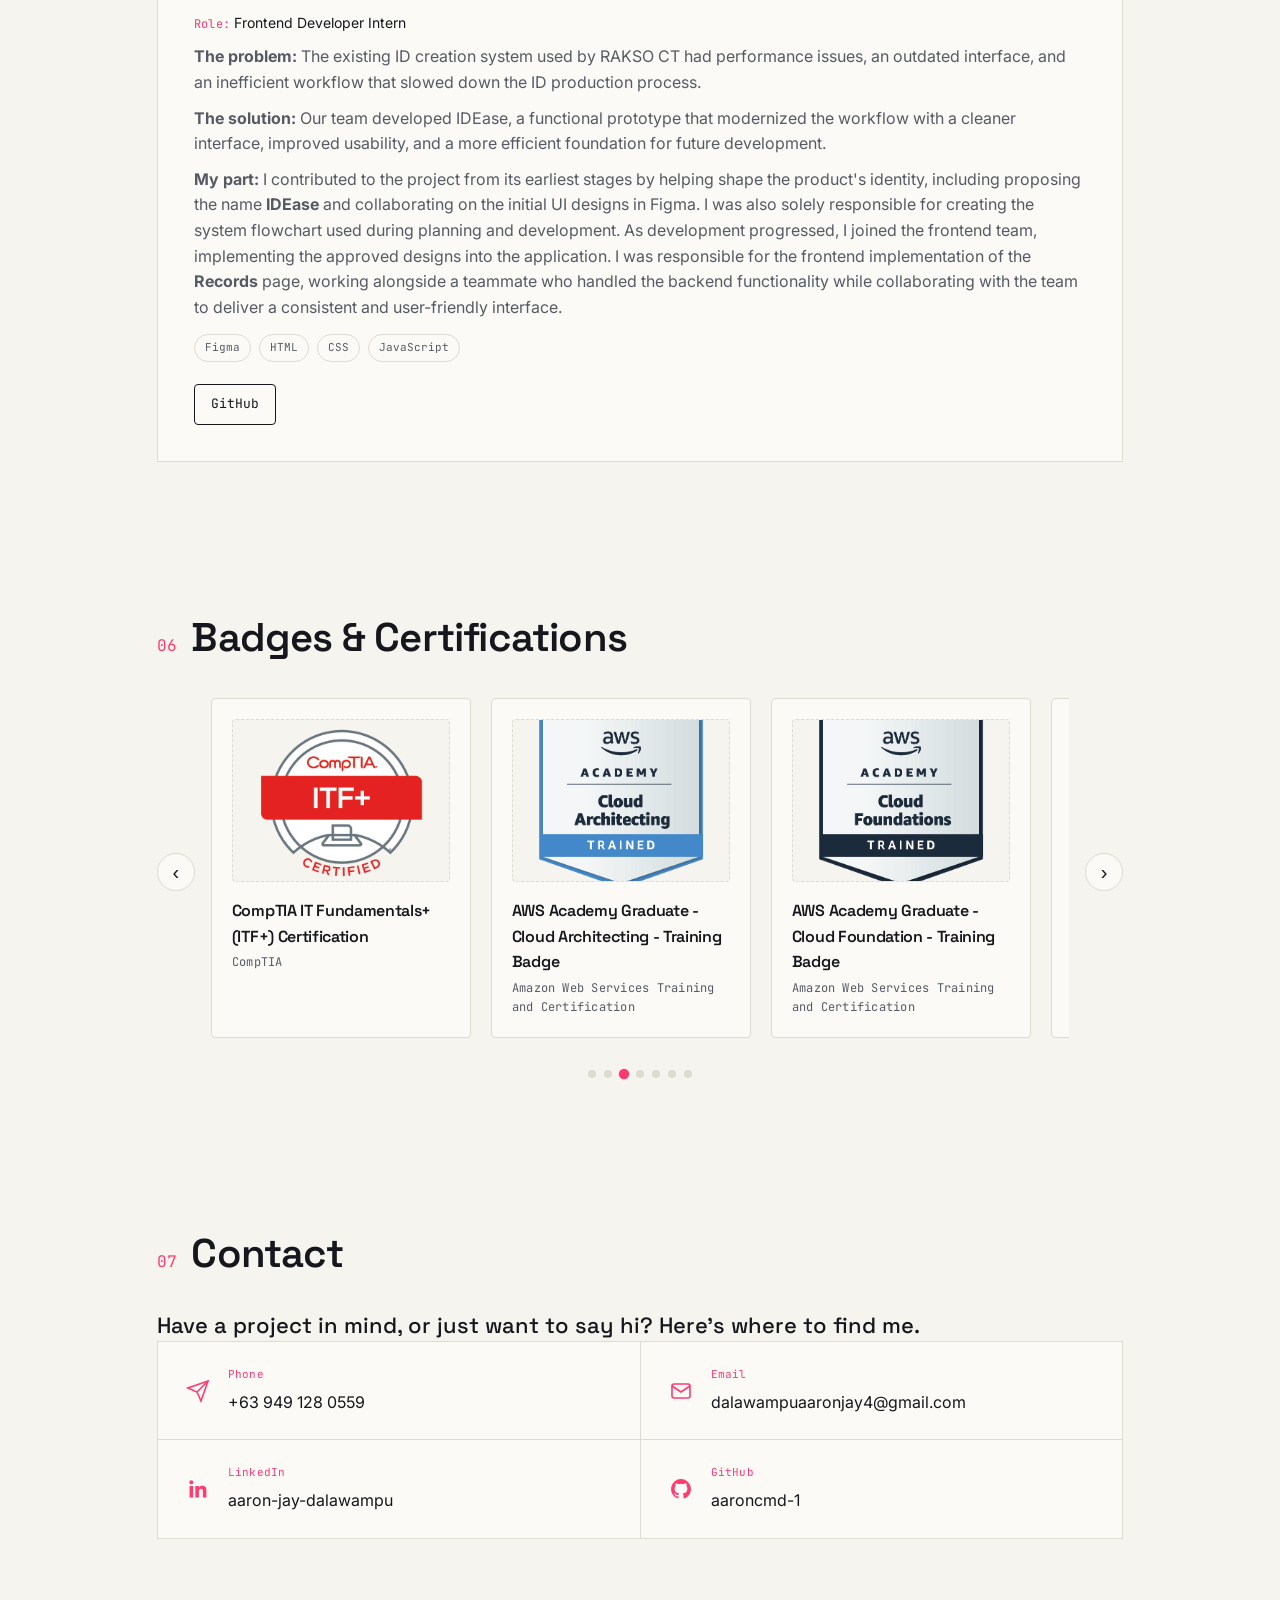
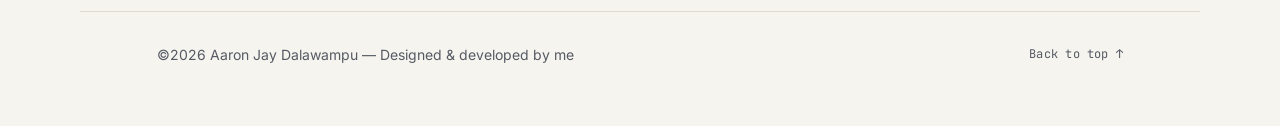
==== commit b971d683: "Add files via upload" ====
--- a/index.html
+++ b/index.html
@@ -59,18 +59,6 @@
       <div class="photo-box">
         <img src="images/profile.jpeg" alt="Aaron Jay Dalawampu">
       </div>
-      <svg class="measure measure-w" viewBox="0 0 200 40" aria-hidden="true">
-        <line x1="0" y1="20" x2="80" y2="20" stroke="currentColor" stroke-width="1" stroke-dasharray="3 3"/>
-        <line x1="0" y1="14" x2="0" y2="26" stroke="currentColor" stroke-width="1"/>
-        <line x1="80" y1="14" x2="80" y2="26" stroke="currentColor" stroke-width="1"/>
-        <text x="20" y="12" class="measure-text">320px</text>
-      </svg>
-      <svg class="measure measure-h" viewBox="0 0 40 200" aria-hidden="true">
-        <line x1="20" y1="0" x2="20" y2="80" stroke="currentColor" stroke-width="1" stroke-dasharray="3 3"/>
-        <line x1="14" y1="0" x2="26" y2="0" stroke="currentColor" stroke-width="1"/>
-        <line x1="14" y1="80" x2="26" y2="80" stroke="currentColor" stroke-width="1"/>
-        <text x="24" y="44" class="measure-text">320px</text>
-      </svg>
     </div>
   </header>
 
--- a/style.css
+++ b/style.css
@@ -303,13 +303,22 @@
 .skill-box{background:var(--bg-raised); padding:28px; transition:background .15s ease;}
 .skill-box:hover{background:var(--bg);}
 .tag{
-  display:inline-block;
+  display:inline-flex;
+  align-items:center;
+  width:max-content;
+  max-width:fit-content;
   font-size:11px;
+  line-height:1.2;
   color:var(--mint);
   border:1px solid var(--mint);
   padding:3px 9px;
   border-radius:999px;
   margin-bottom:16px;
+  white-space:nowrap;
+  overflow:hidden;
+  text-overflow:ellipsis;
+  flex-shrink:0;
+  align-self:flex-start;
 }
 .skill-box ul{list-style:none;}
 .skill-box li{padding:9px 0; border-top:1px solid var(--border); font-size:15px;}
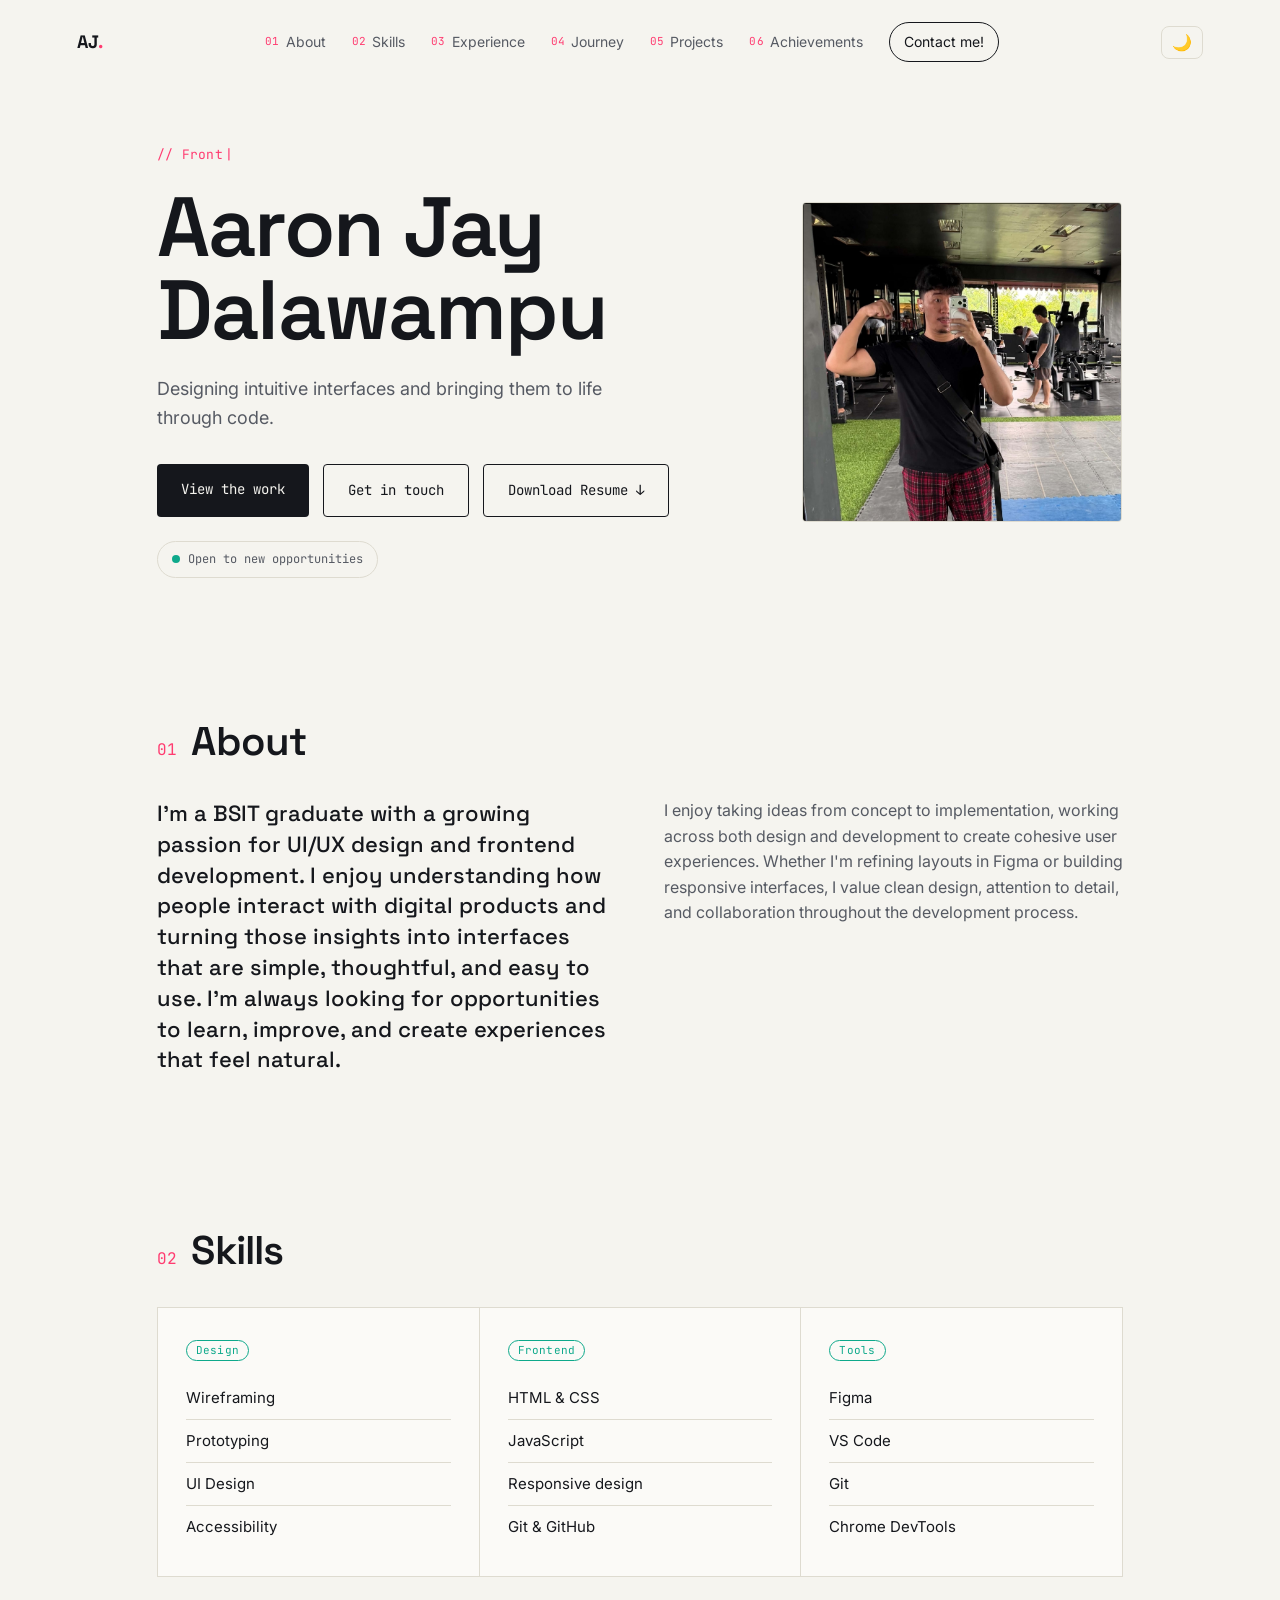
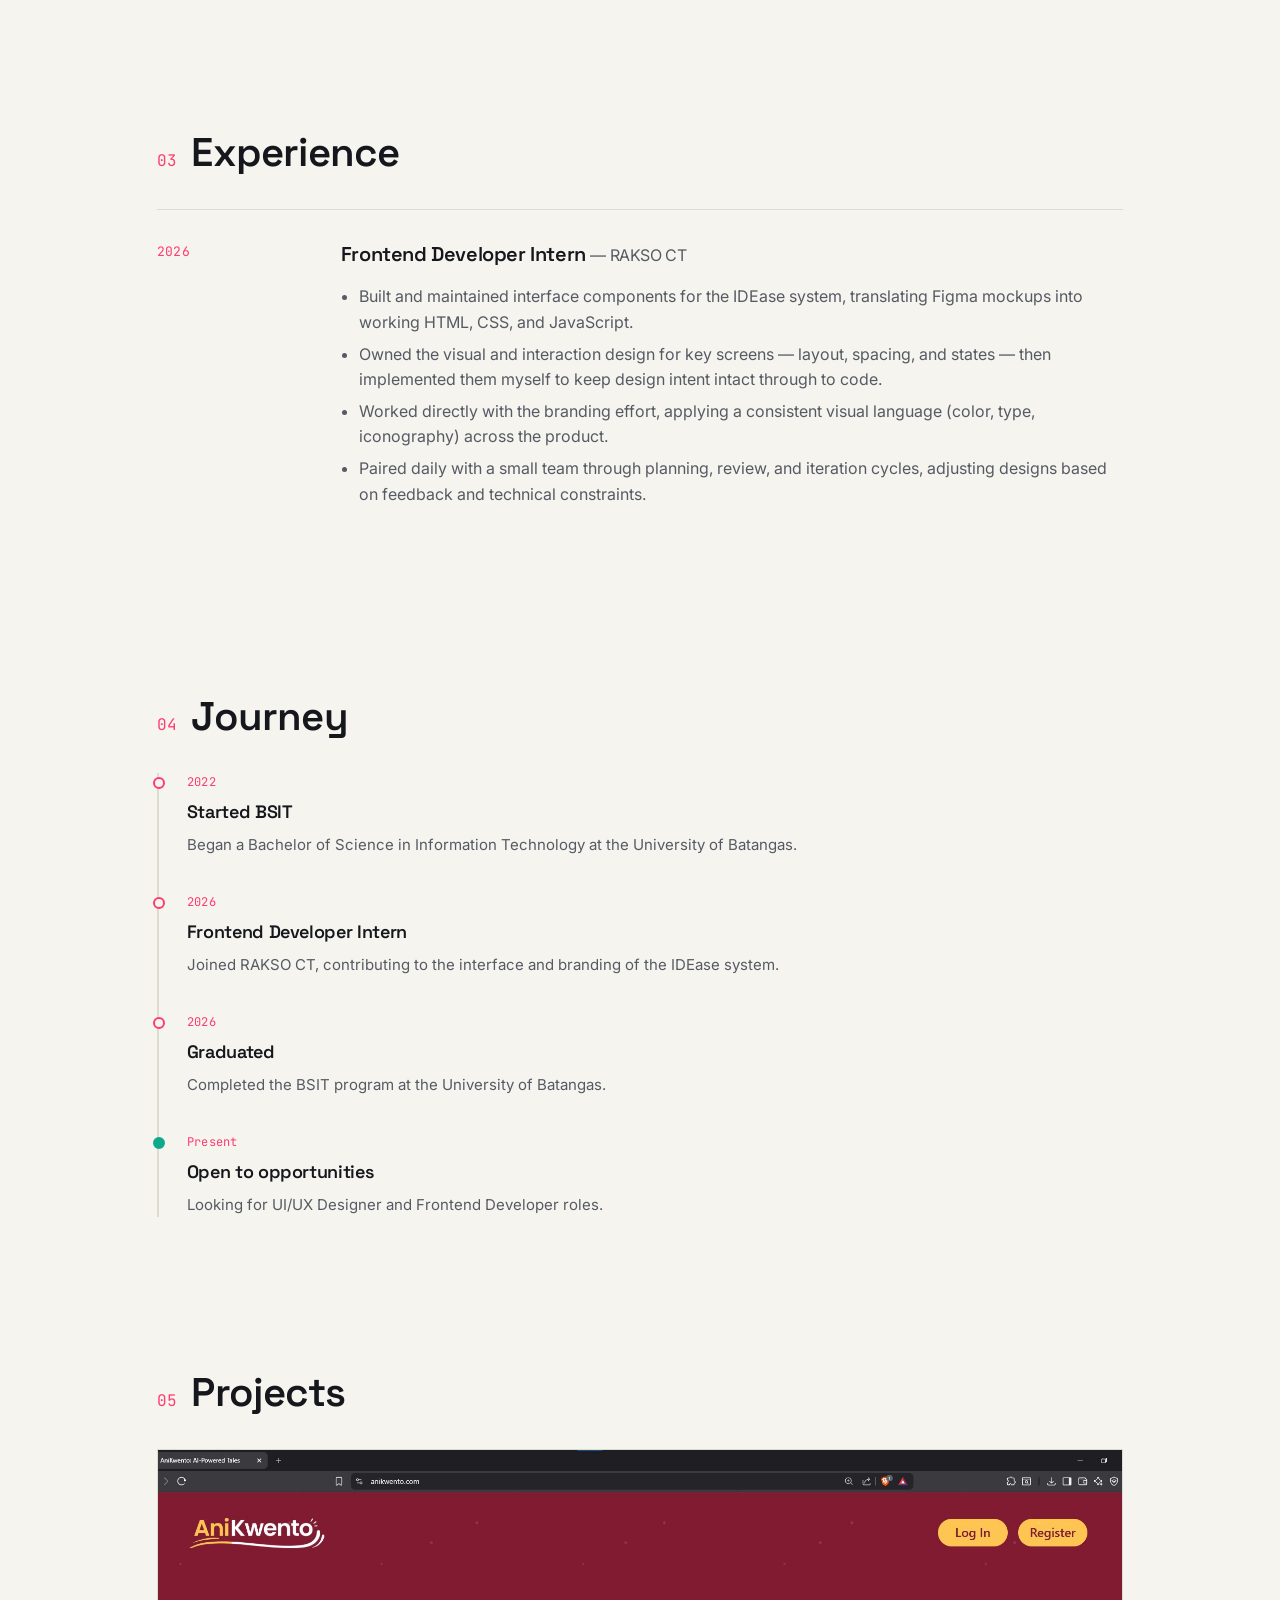
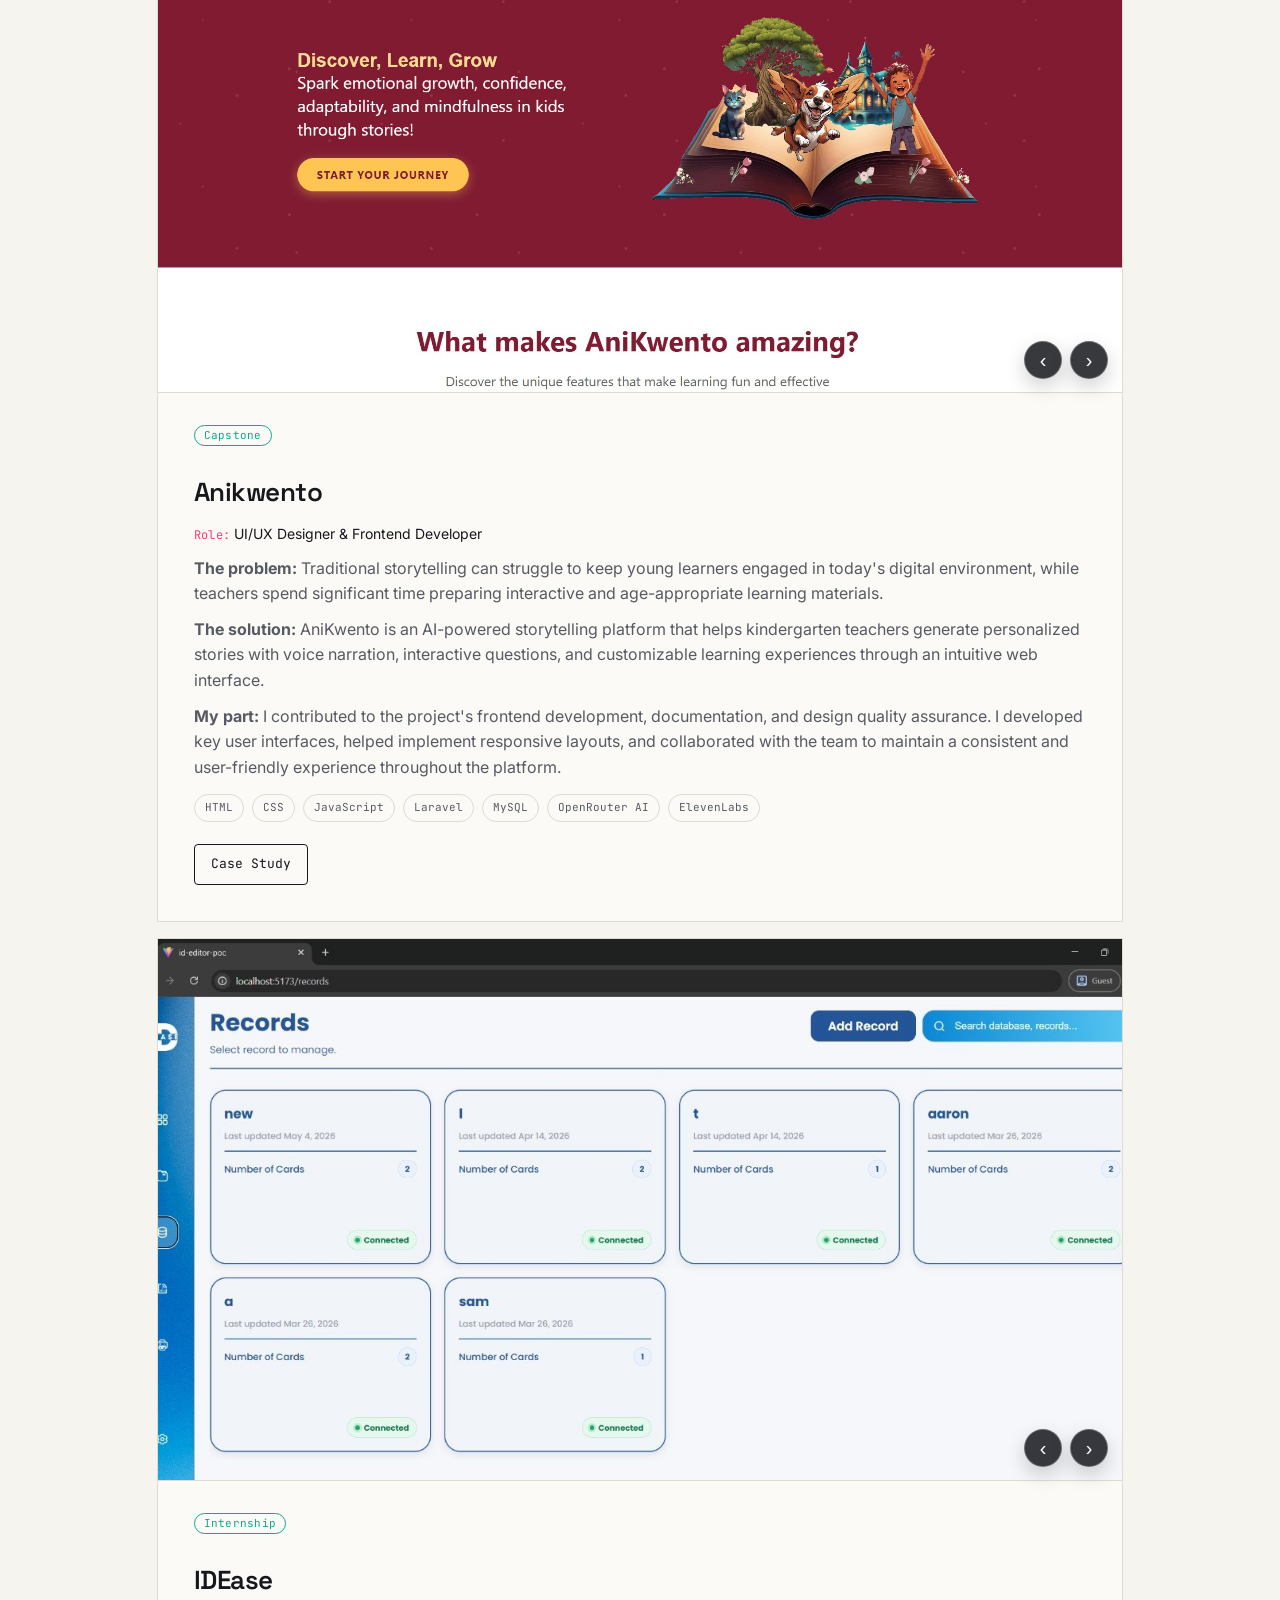
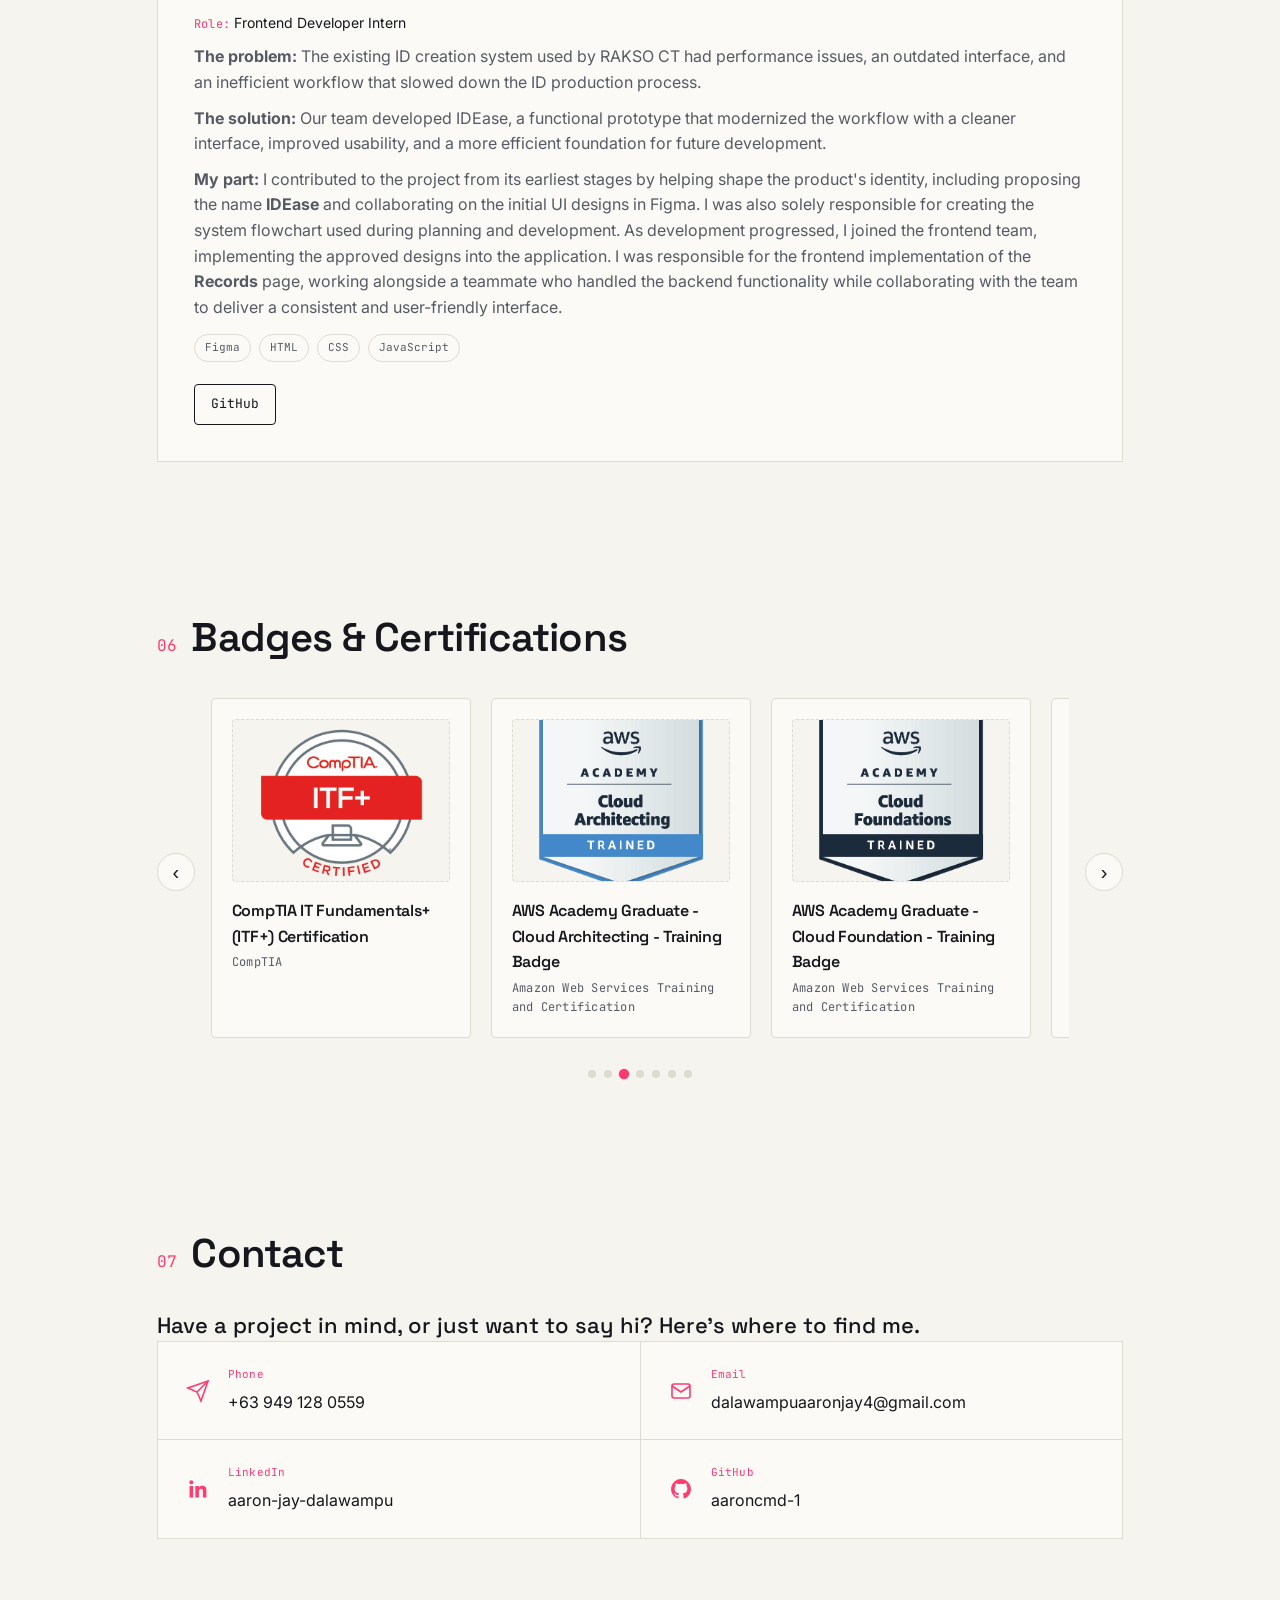
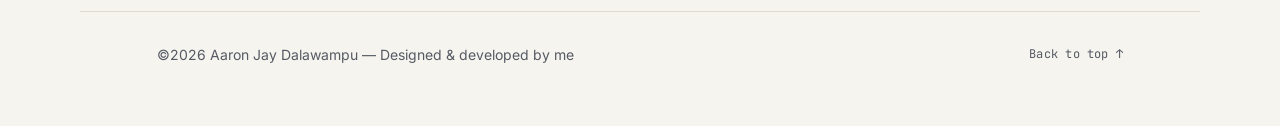
==== commit 8969dd2a: "Portfolio" ====
--- a/index.html
+++ b/index.html
@@ -31,7 +31,7 @@
     <a href="#journey"><span class="mono">04</span> Journey</a>
     <a href="#work"><span class="mono">05</span> Projects</a>
     <a href="#certifications"><span class="mono">06</span> Achievements</a>
-    <a href="#contact" class="nav-btn">Let's talk</a>
+    <a href="#contact" class="nav-btn">Contact me!</a>
   </div>
 
   <button class="theme-btn" id="themeBtn" aria-label="Toggle dark mode">🌙</button>
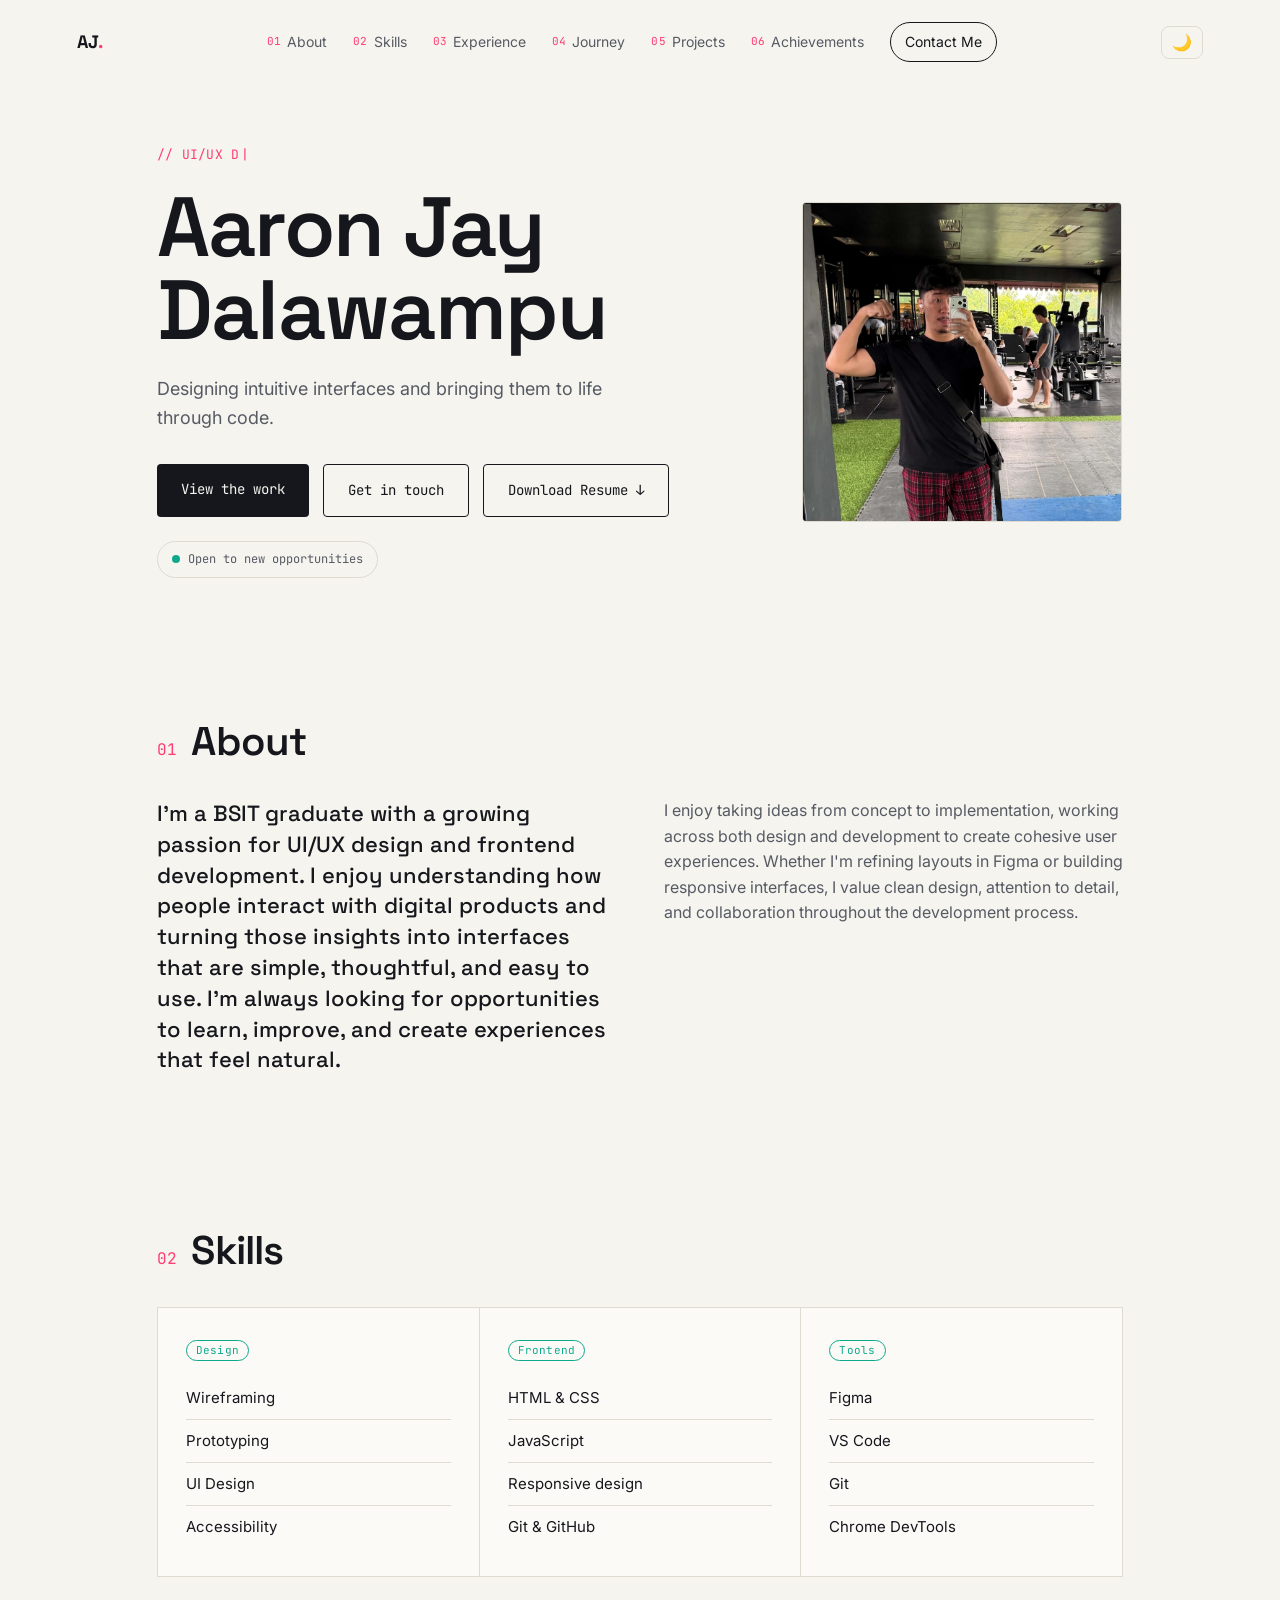
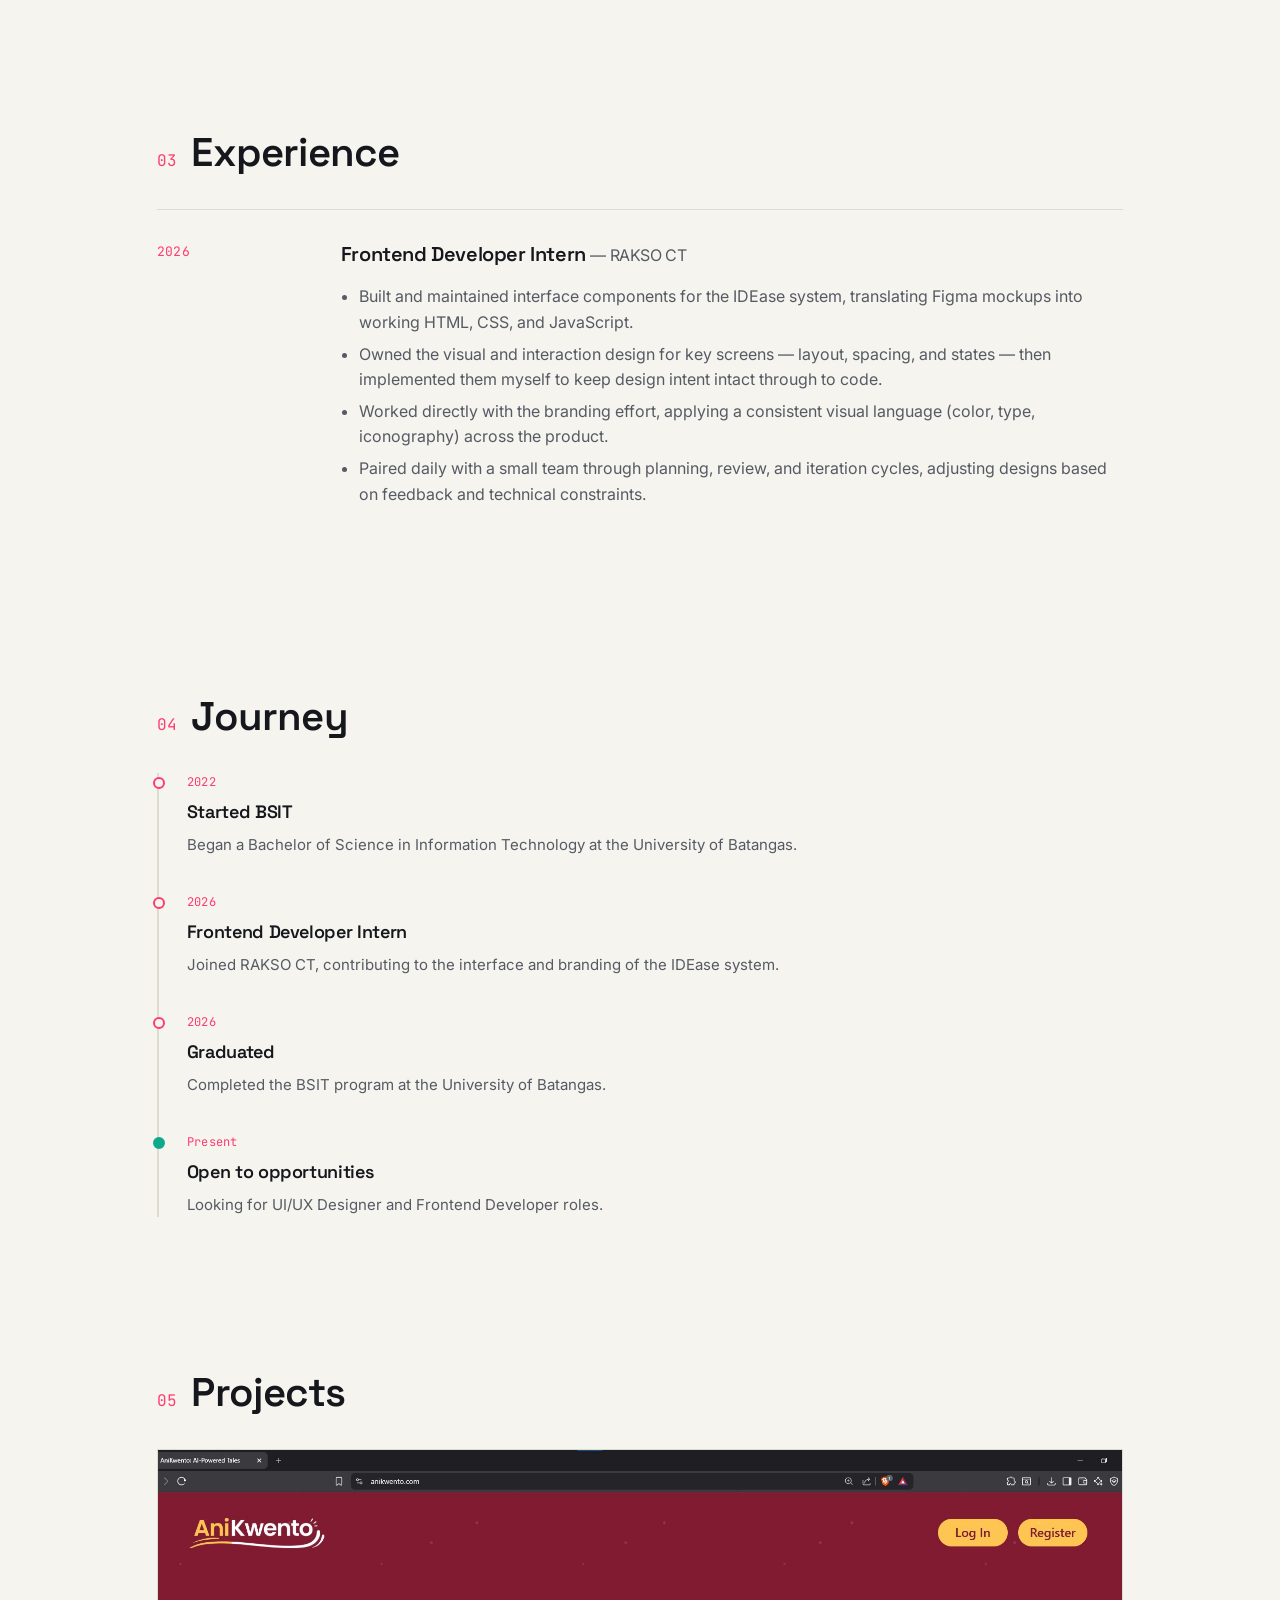
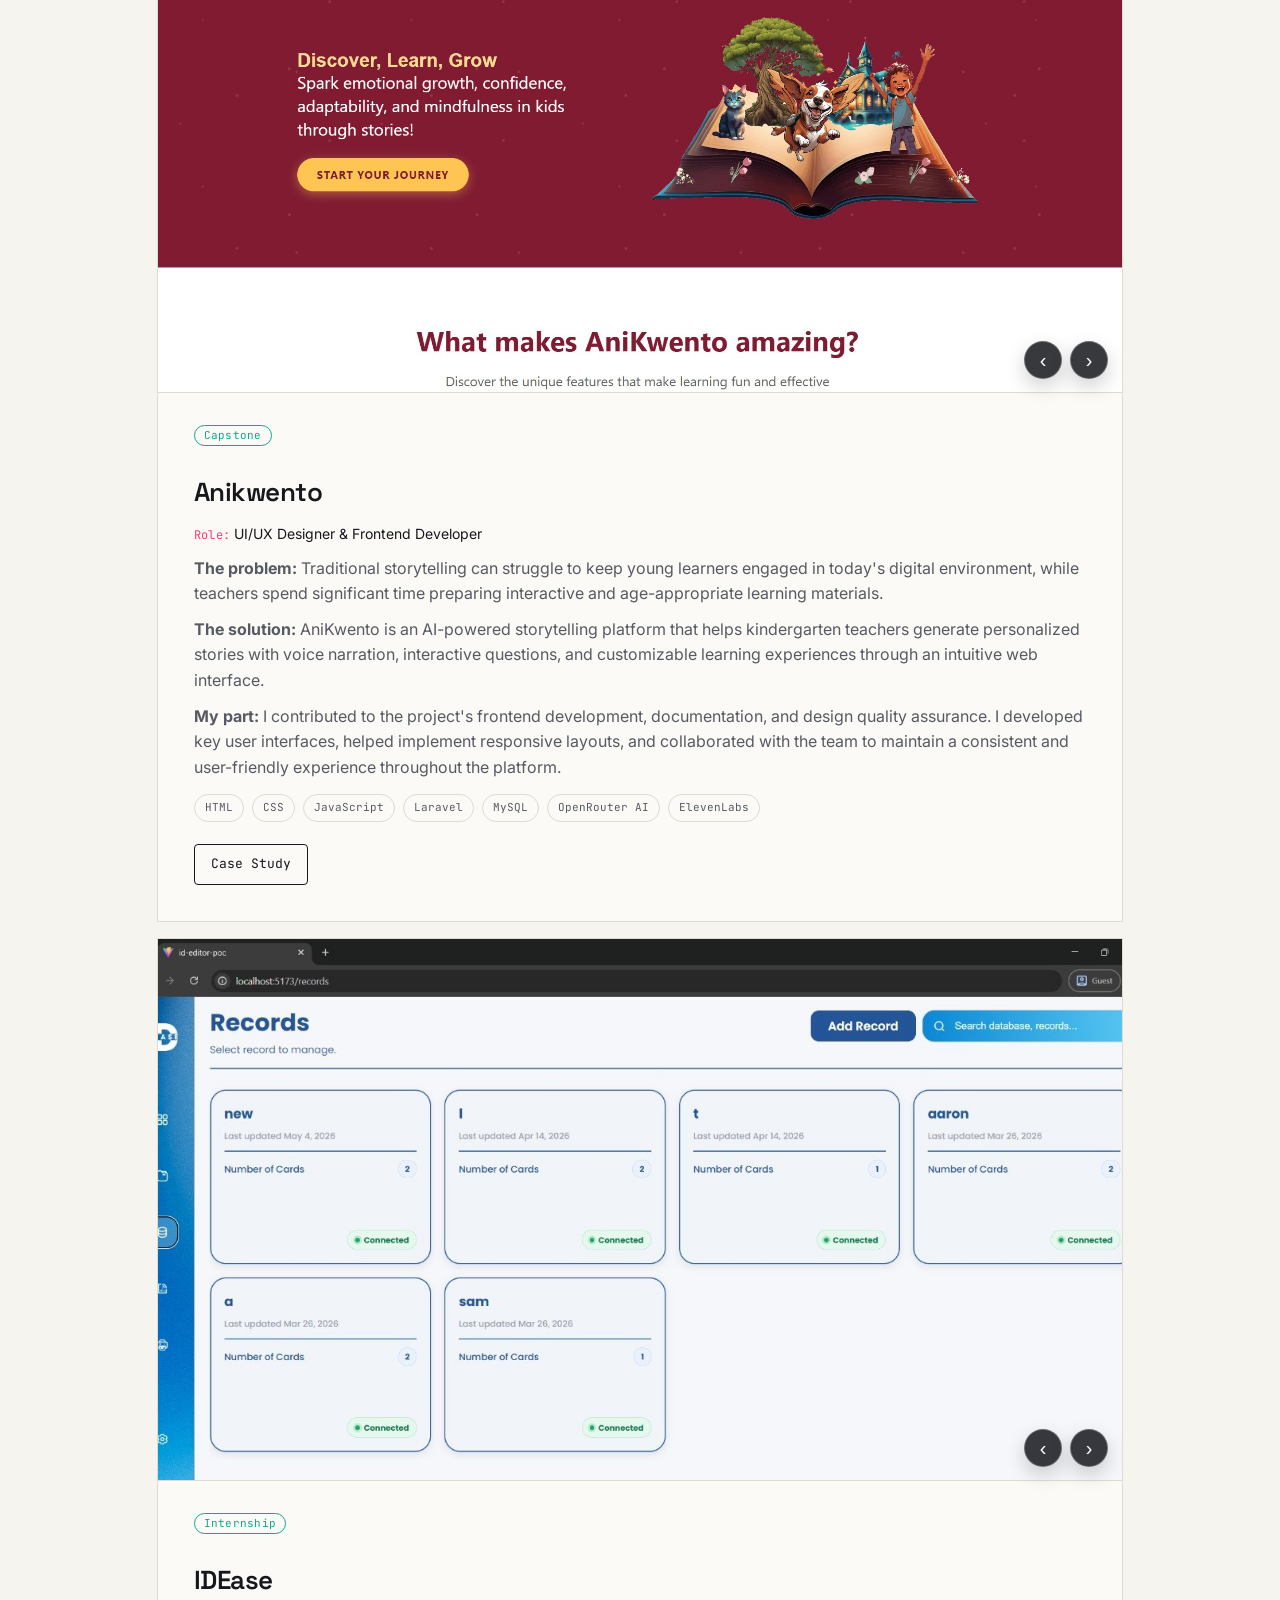
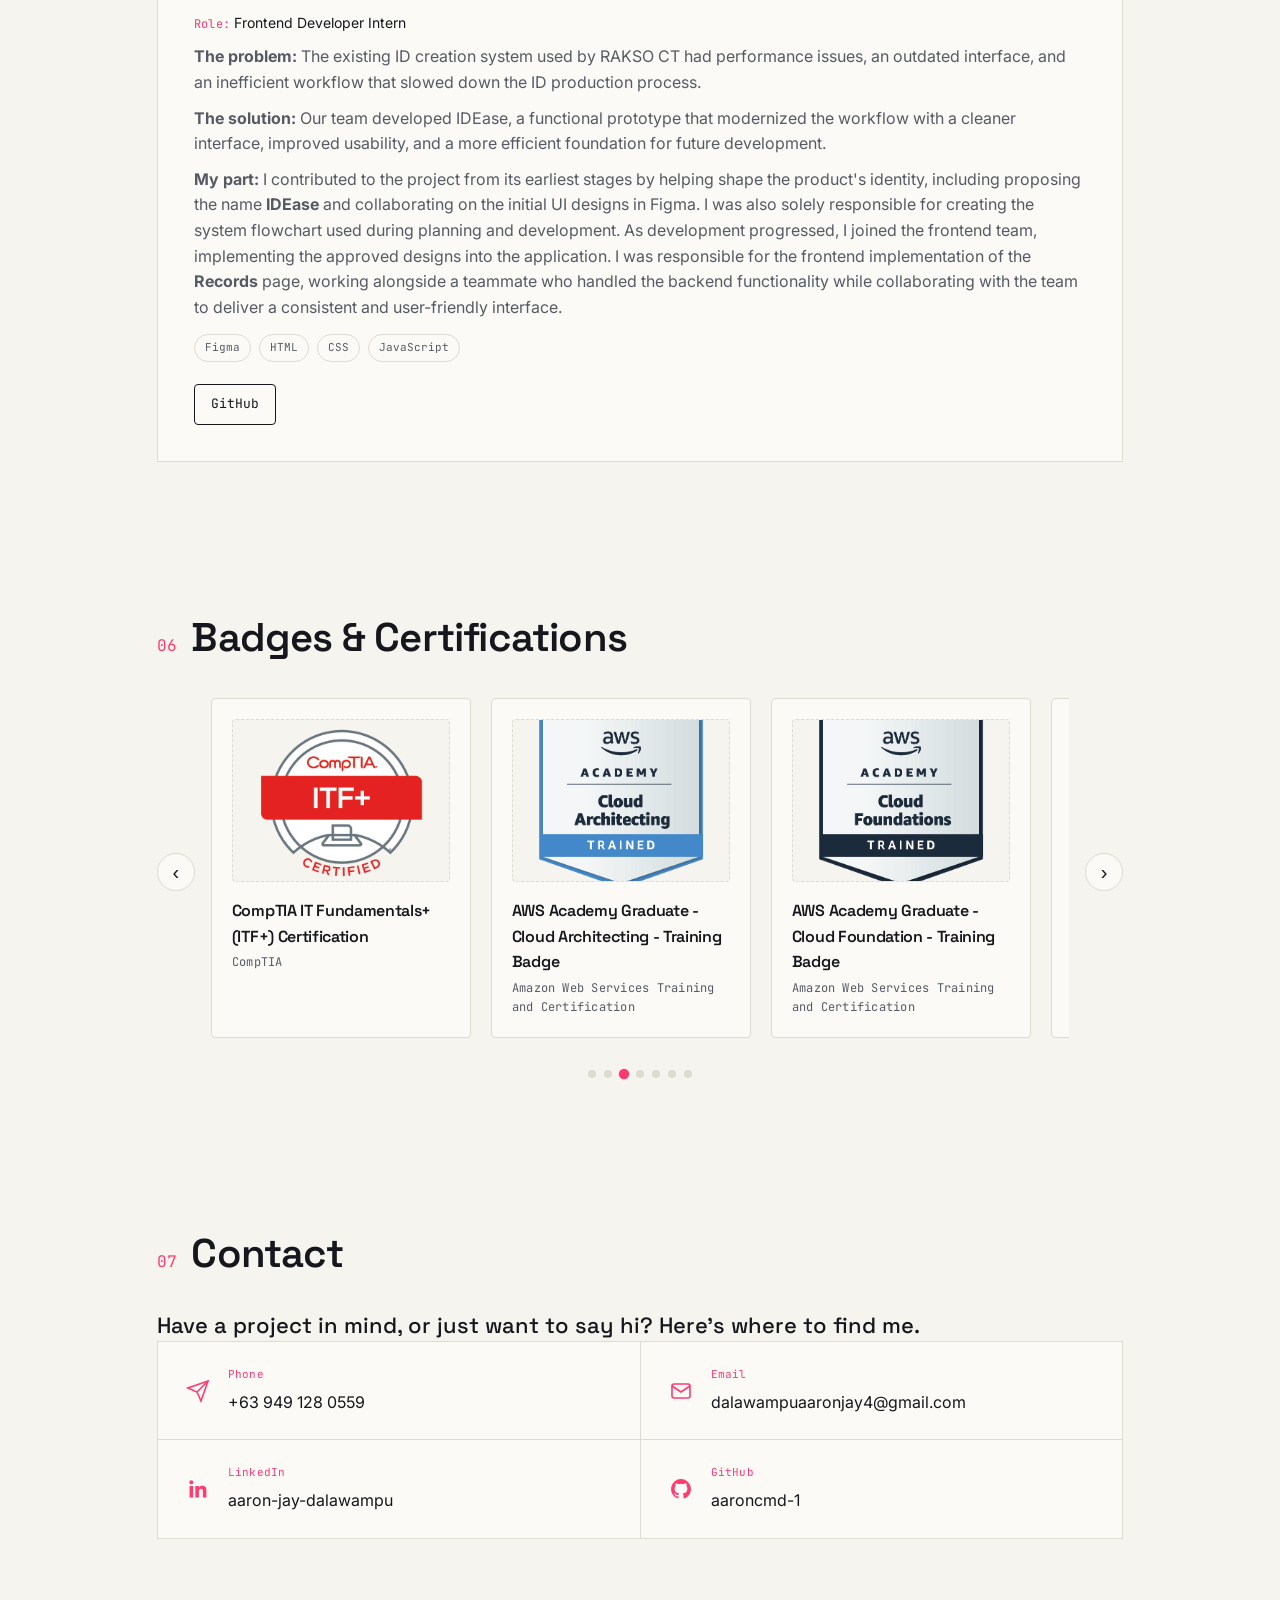
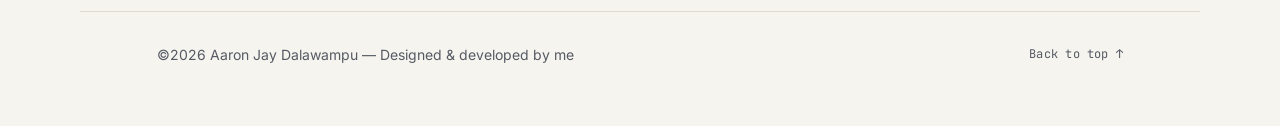
==== commit 2bcef059: "lol" ====
--- a/index.html
+++ b/index.html
@@ -31,7 +31,7 @@
     <a href="#journey"><span class="mono">04</span> Journey</a>
     <a href="#work"><span class="mono">05</span> Projects</a>
     <a href="#certifications"><span class="mono">06</span> Achievements</a>
-    <a href="#contact" class="nav-btn">Contact me!</a>
+    <a href="#contact" class="nav-btn">Contact Me</a>
   </div>
 
   <button class="theme-btn" id="themeBtn" aria-label="Toggle dark mode">🌙</button>
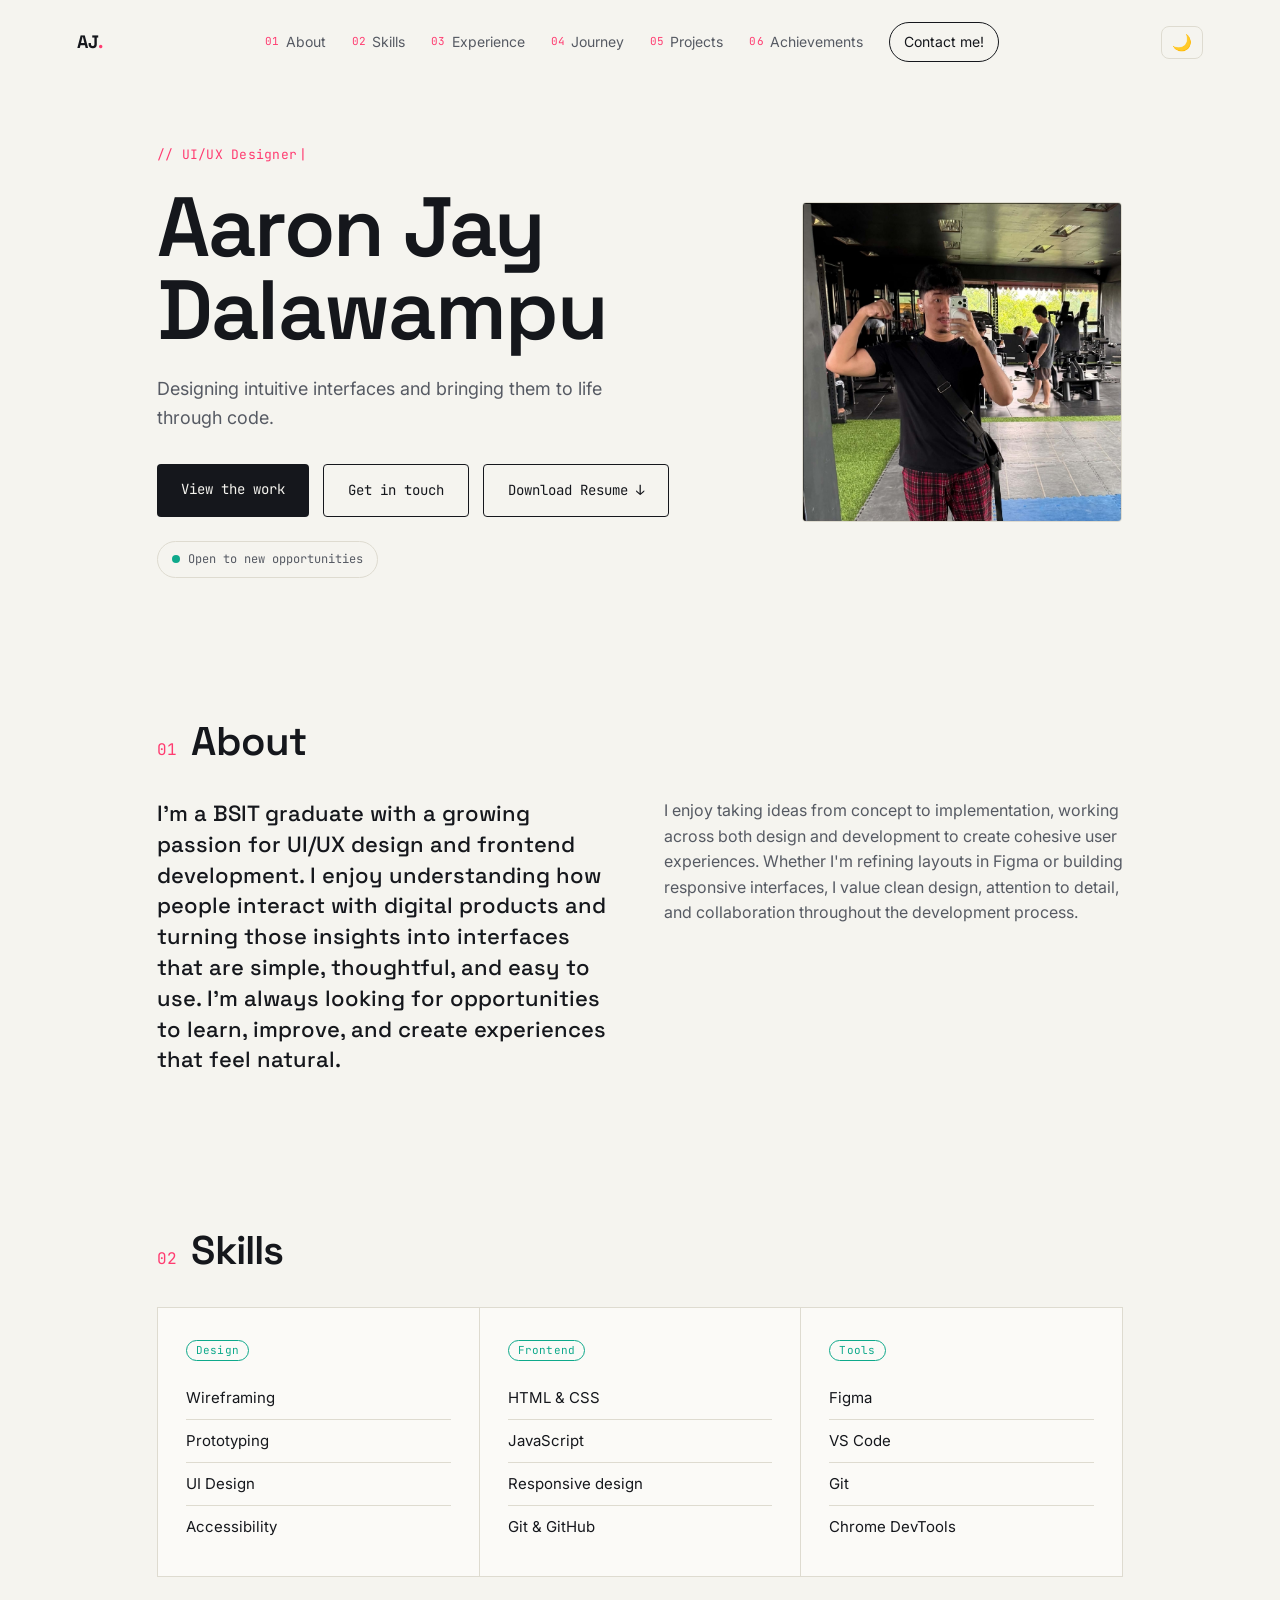
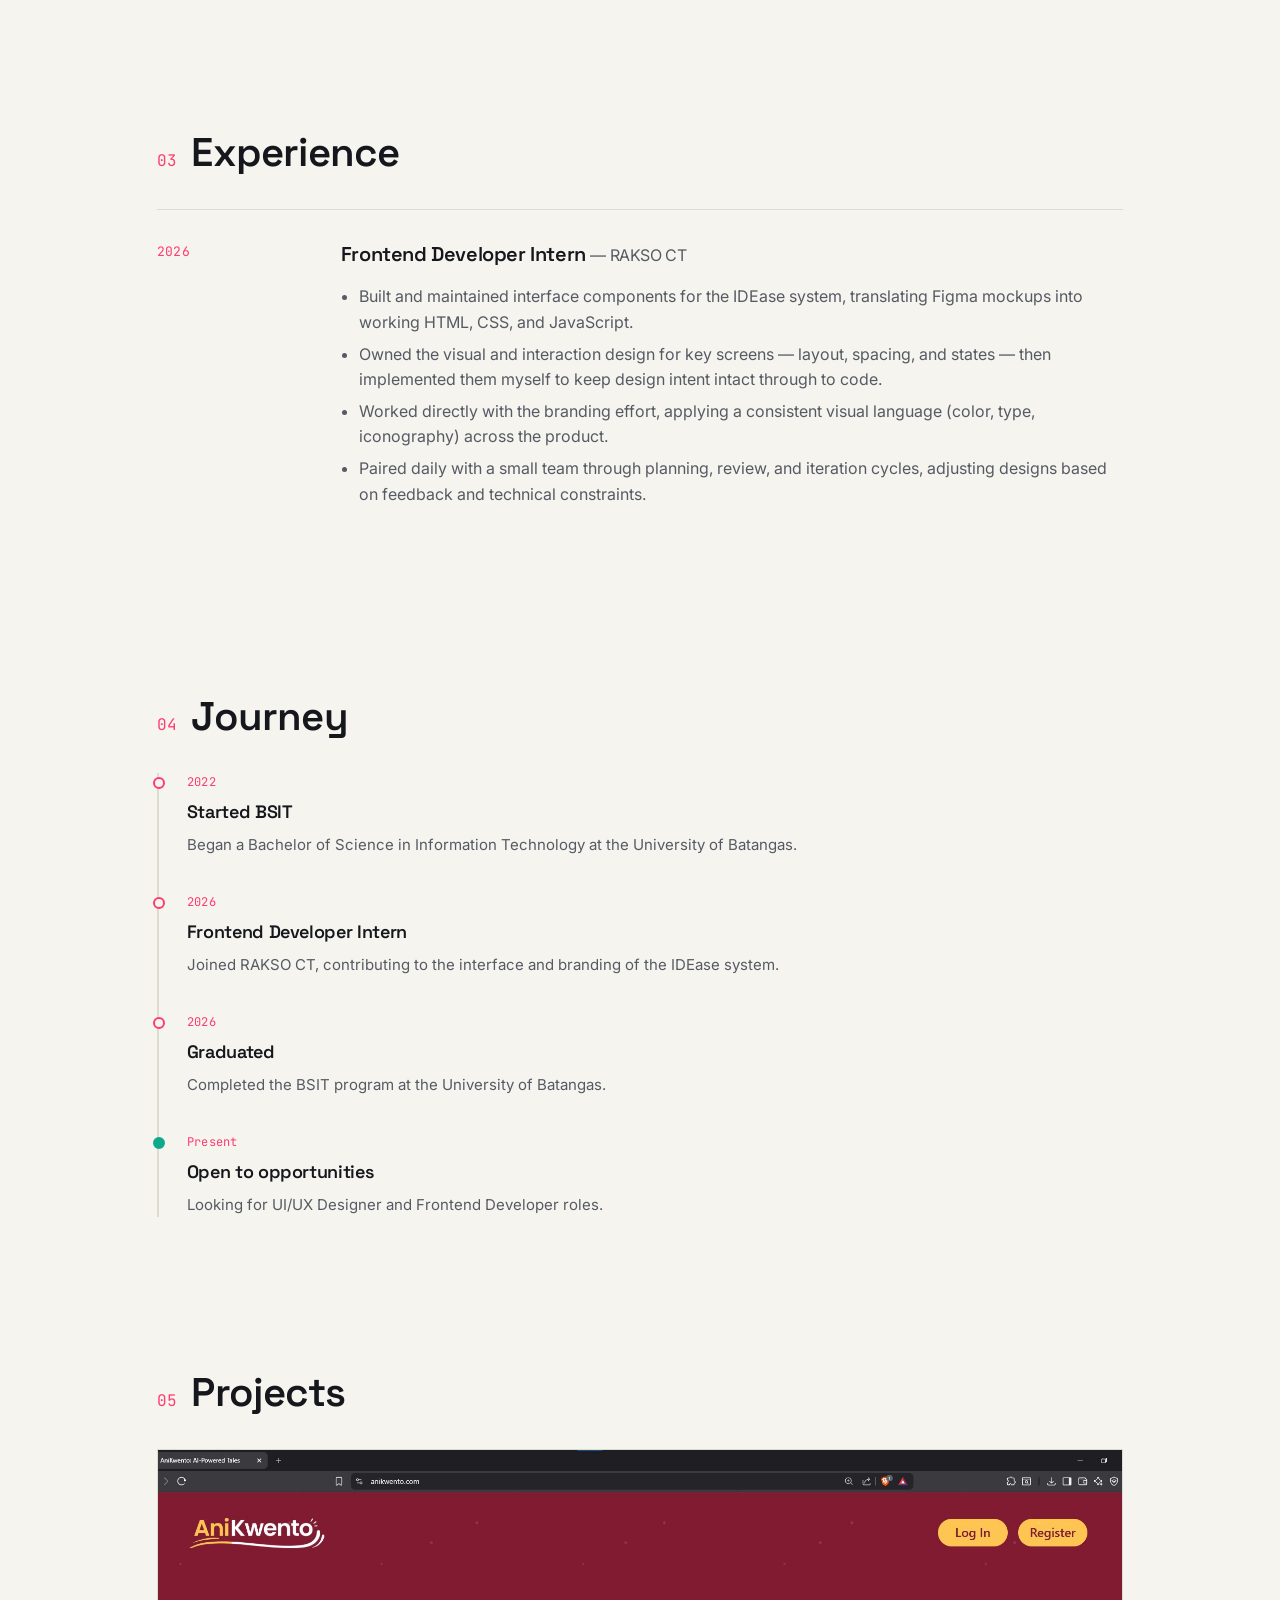
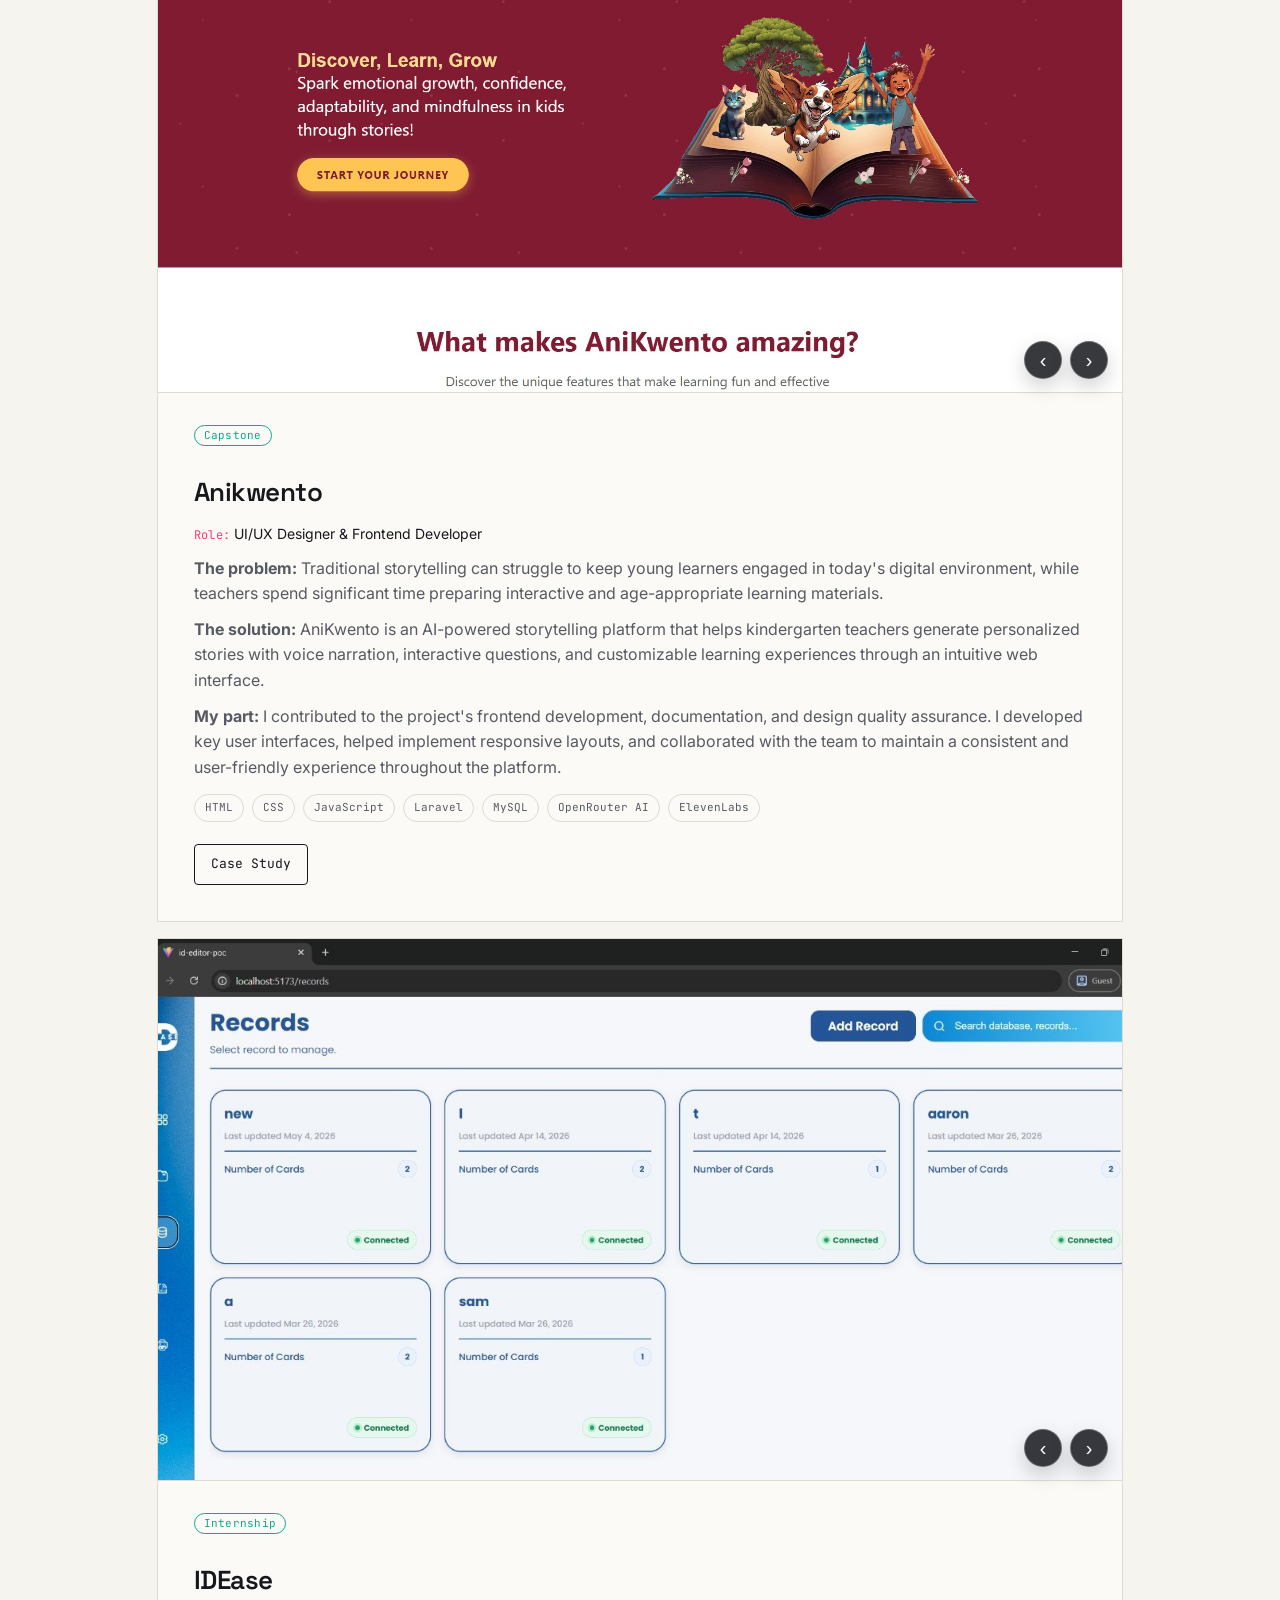
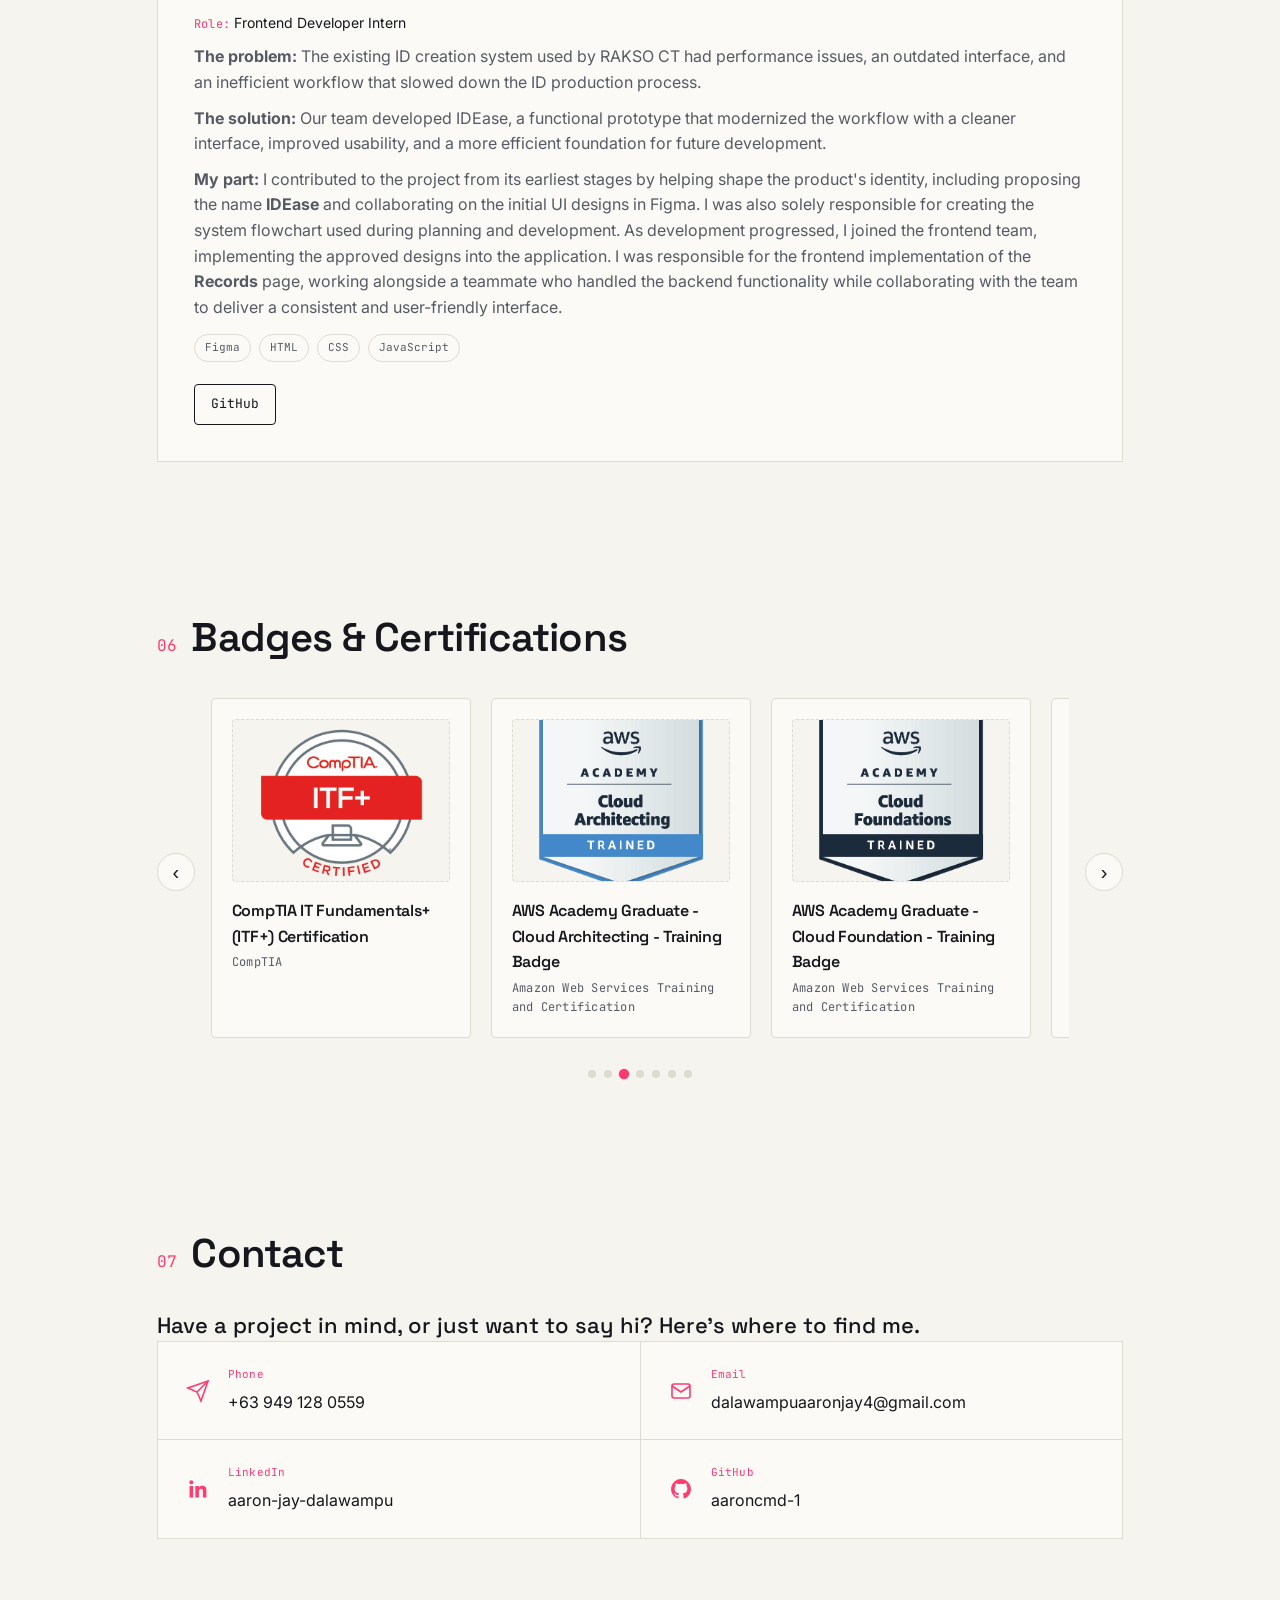
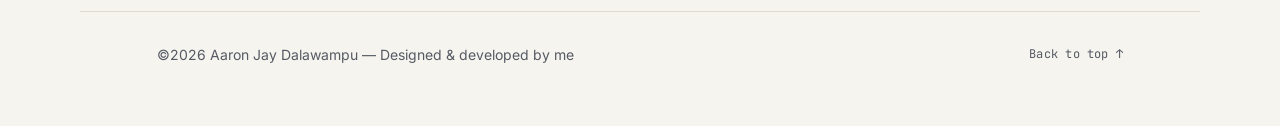
==== commit 985a4211: "lol" ====
--- a/index.html
+++ b/index.html
@@ -31,7 +31,7 @@
     <a href="#journey"><span class="mono">04</span> Journey</a>
     <a href="#work"><span class="mono">05</span> Projects</a>
     <a href="#certifications"><span class="mono">06</span> Achievements</a>
-    <a href="#contact" class="nav-btn">Contact Me</a>
+    <a href="#contact" class="nav-btn">Contact me!</a>
   </div>
 
   <button class="theme-btn" id="themeBtn" aria-label="Toggle dark mode">🌙</button>
